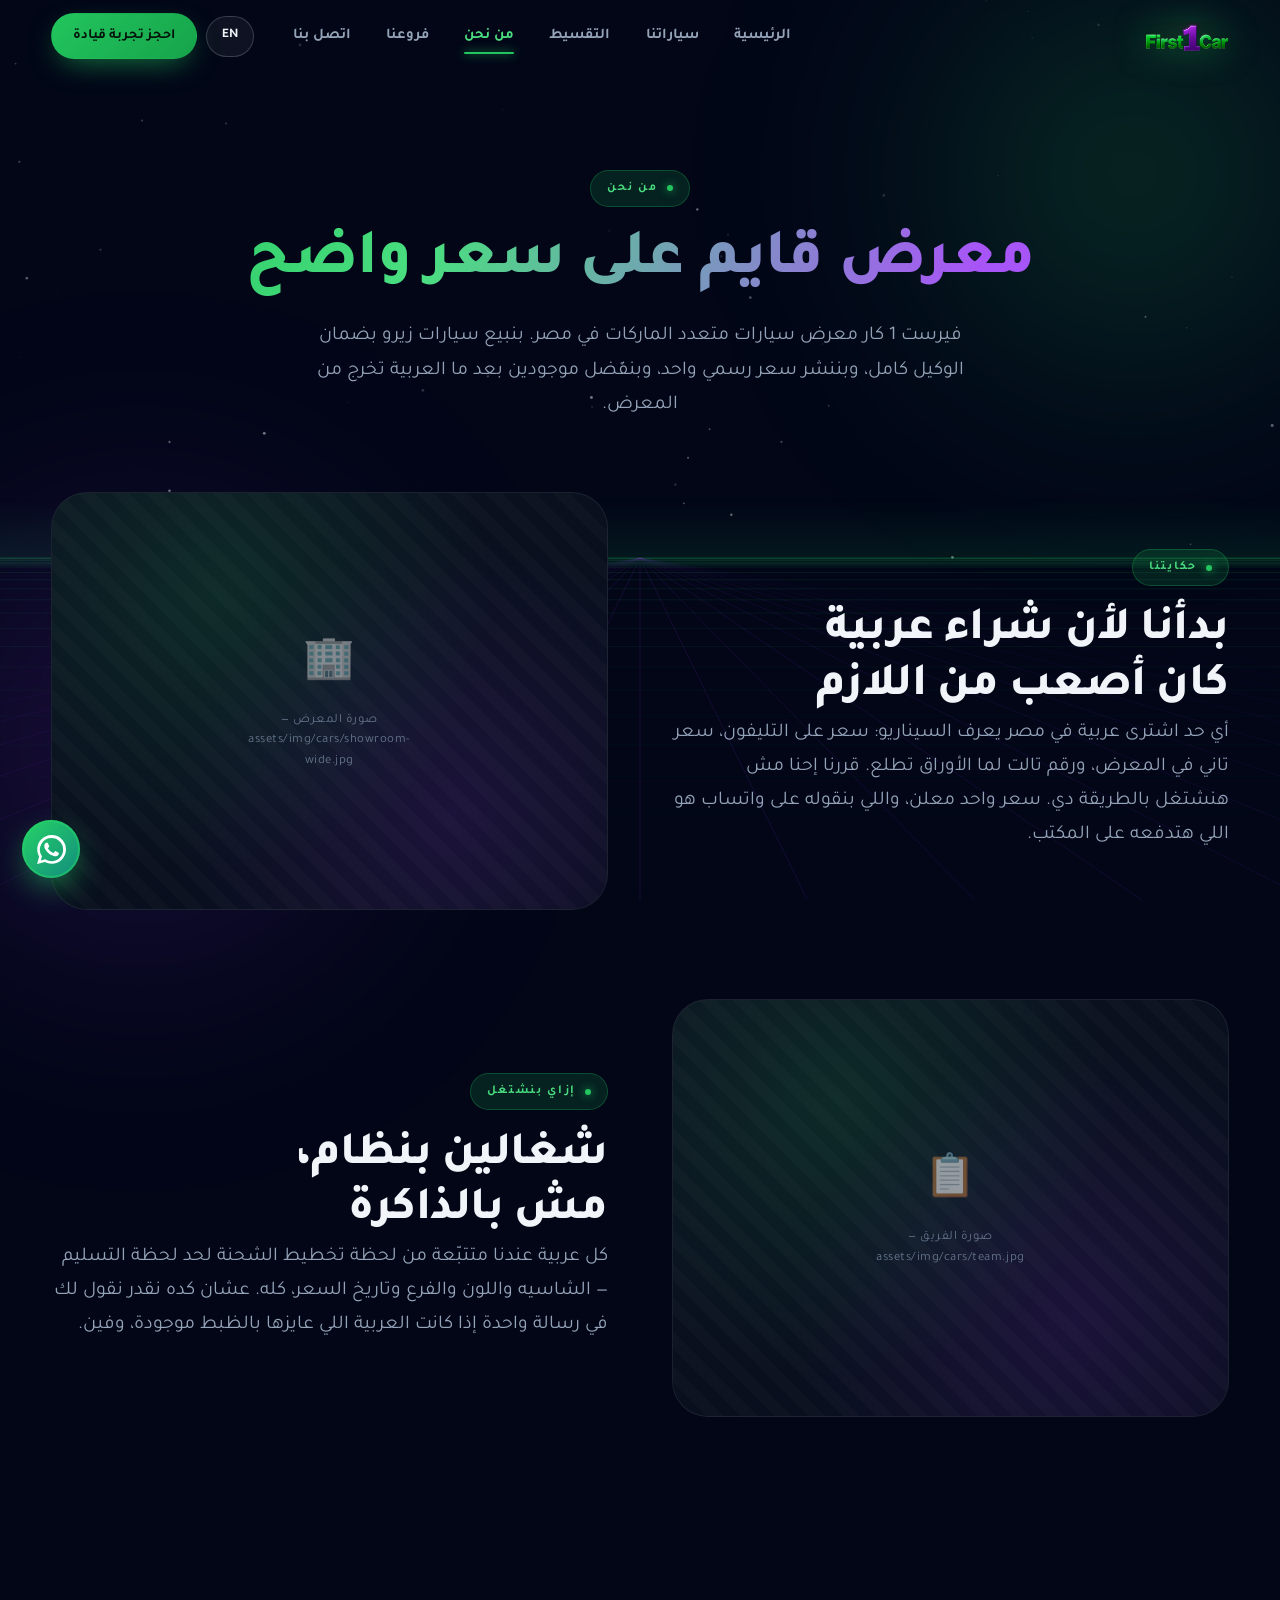
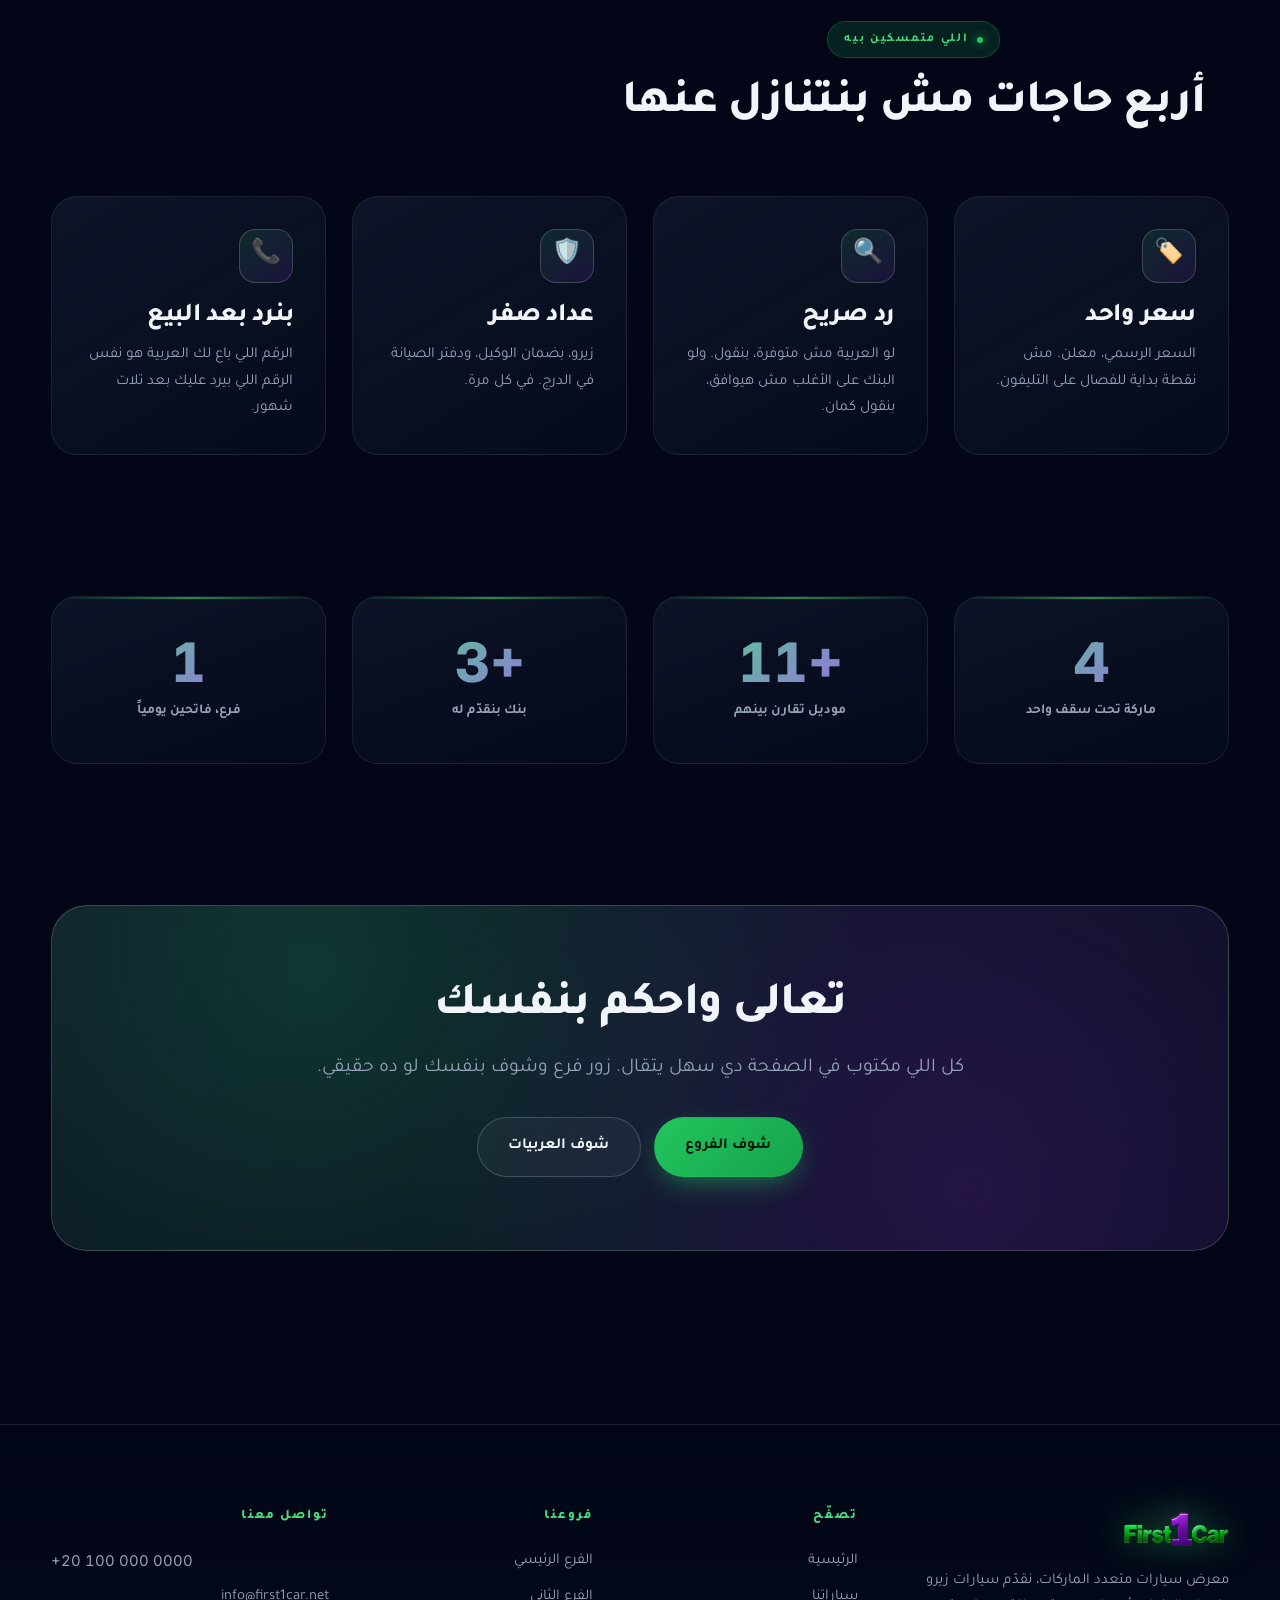
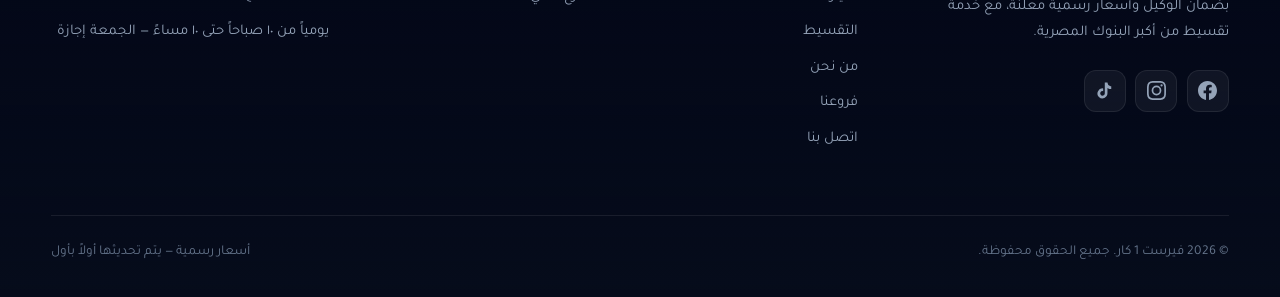
==== about.html @ 039c77cf "Add First 1 Car public website Arabic-first customer site for the showroom, with an English toggle a" ====
<!DOCTYPE html>
<html lang="ar" dir="rtl">
<head>
<meta charset="UTF-8">
<meta name="viewport" content="width=device-width,initial-scale=1,viewport-fit=cover">
<title>من نحن | فيرست 1 كار</title>
<meta name="description" content="فيرست 1 كار — معرض سيارات متعدد الماركات في مصر، بنبيع بسعر رسمي معلن وبنقف مع العميل بعد البيع.">
<meta name="theme-color" content="#020617">
<link rel="icon" href="assets/img/logo.png">
<link rel="preconnect" href="https://fonts.googleapis.com">
<link rel="preconnect" href="https://fonts.gstatic.com" crossorigin>
<link href="https://fonts.googleapis.com/css2?family=Inter:wght@400;500;600;700;800&family=Tajawal:wght@400;500;700;800&display=swap" rel="stylesheet">
<link rel="stylesheet" href="assets/css/base.css">
<link rel="stylesheet" href="assets/css/components.css">
<link rel="stylesheet" href="assets/css/pages.css">
</head>
<body>

<canvas id="bg-canvas"></canvas>
<div class="bg-orb g"></div>
<div class="bg-orb v"></div>

<div id="site-header"></div>

<main>
  <section class="page-hero">
    <div class="shell">
      <span class="eyebrow" data-en="About us">من نحن</span>
      <h1 class="grad" data-en="A showroom built on a plain price">معرض قايم على سعر واضح</h1>
      <p class="lead" data-en="First 1 Car is a multi-brand showroom in Egypt. We sell brand-new cars with full agency warranty, we publish one official price, and we stay reachable after the car leaves the floor.">
        فيرست 1 كار معرض سيارات متعدد الماركات في مصر. بنبيع سيارات زيرو بضمان الوكيل كامل،
        وبننشر سعر رسمي واحد، وبنفضل موجودين بعد ما العربية تخرج من المعرض.
      </p>
    </div>
  </section>

  <!-- ═══ STORY ═══ -->
  <section class="showcase" style="padding-top:0">
    <div class="shell">
      <div class="showcase-row reveal">
        <div class="showcase-copy">
          <span class="eyebrow" data-en="Our story">حكايتنا</span>
          <h2 data-en="We started because buying a car was harder than it needed to be">بدأنا لأن شراء عربية كان أصعب من اللازم</h2>
          <p class="lead" data-en="Anyone who has bought a car in Egypt knows the routine: a price on the phone, a different price in the showroom, and a third number when the papers come out. We decided we were not going to run that way. One published price, and whatever we say on WhatsApp is what you pay at the desk.">
            أي حد اشترى عربية في مصر يعرف السيناريو: سعر على التليفون، سعر تاني في المعرض،
            ورقم تالت لما الأوراق تطلع. قررنا إحنا مش هنشتغل بالطريقة دي.
            سعر واحد معلن، واللي بنقوله على واتساب هو اللي هتدفعه على المكتب.
          </p>
        </div>
        <div class="showcase-media">
          <div class="ph"><div class="ph-inner"><span>🏢</span>
            <small data-en="Showroom photo — assets/img/cars/showroom-wide.jpg">
              صورة المعرض — assets/img/cars/showroom-wide.jpg</small>
          </div></div>
        </div>
      </div>

      <div class="showcase-row reveal">
        <div class="showcase-copy">
          <span class="eyebrow" data-en="How we work">إزاي بنشتغل</span>
          <h2 data-en="We run on a system, not on memory">شغالين بنظام، مش بالذاكرة</h2>
          <p class="lead" data-en="Every car we own is tracked from the moment its shipment is planned to the moment it is handed over — chassis, colour, branch, price history, all of it. That is why we can tell you in one message whether the exact car you want is on the floor, and where.">
            كل عربية عندنا متتبّعة من لحظة تخطيط الشحنة لحد لحظة التسليم —
            الشاسيه واللون والفرع وتاريخ السعر، كله. عشان كده نقدر نقول لك في رسالة واحدة
            إذا كانت العربية اللي عايزها بالظبط موجودة، وفين.
          </p>
        </div>
        <div class="showcase-media">
          <div class="ph"><div class="ph-inner"><span>📋</span>
            <small data-en="Team photo — assets/img/cars/team.jpg">
              صورة الفريق — assets/img/cars/team.jpg</small>
          </div></div>
        </div>
      </div>
    </div>
  </section>

  <!-- ═══ VALUES ═══ -->
  <section class="section" style="padding-top:0">
    <div class="shell">
      <div class="section-head center reveal">
        <span class="eyebrow" data-en="What we hold to">اللي متمسكين بيه</span>
        <h2 data-en="Four things we do not bend on">أربع حاجات مش بنتنازل عنها</h2>
      </div>

      <div class="grid grid-4">
        <article class="card reveal">
          <div class="f-icon">🏷️</div>
          <h3 data-en="One price">سعر واحد</h3>
          <p data-en="The official price, published. Not a starting point for negotiation over the phone.">
            السعر الرسمي، معلن. مش نقطة بداية للفصال على التليفون.
          </p>
        </article>
        <article class="card reveal" data-delay="1">
          <div class="f-icon">🔍</div>
          <h3 data-en="Straight answers">رد صريح</h3>
          <p data-en="If a car is not available, we say so. If a bank is unlikely to approve you, we say that too.">
            لو العربية مش متوفرة، بنقول. ولو البنك على الأغلب مش هيوافق، بنقول كمان.
          </p>
        </article>
        <article class="card reveal" data-delay="2">
          <div class="f-icon">🛡️</div>
          <h3 data-en="Zero kilometres">عداد صفر</h3>
          <p data-en="Brand new, agency warranty, service book in the glovebox. Every single time.">
            زيرو، بضمان الوكيل، ودفتر الصيانة في الدرج. في كل مرة.
          </p>
        </article>
        <article class="card reveal" data-delay="3">
          <div class="f-icon">📞</div>
          <h3 data-en="We pick up after">بنرد بعد البيع</h3>
          <p data-en="The number that sold you the car is the same number that answers three months later.">
            الرقم اللي باع لك العربية هو نفس الرقم اللي بيرد عليك بعد تلات شهور.
          </p>
        </article>
      </div>
    </div>
  </section>

  <!-- ═══ STATS ═══ -->
  <section class="section" style="padding-top:0">
    <div class="shell">
      <div class="grid grid-4">
        <div class="stat reveal">
          <b class="num" data-count="8">0</b>
          <small data-en="Brands under one roof">ماركة تحت سقف واحد</small>
        </div>
        <div class="stat reveal" data-delay="1">
          <b class="num" data-count="20" data-suffix="+">0</b>
          <small data-en="Models to compare">موديل تقارن بينهم</small>
        </div>
        <div class="stat reveal" data-delay="2">
          <b class="num" data-count="6" data-suffix="+">0</b>
          <small data-en="Banks we file with">بنك بنقدّم له</small>
        </div>
        <div class="stat reveal" data-delay="3">
          <b class="num" data-count="2">0</b>
          <small data-en="Branches, open daily">فرع، فاتحين يومياً</small>
        </div>
      </div>
    </div>
  </section>

  <!-- ═══ CTA ═══ -->
  <section class="section" style="padding-top:0">
    <div class="shell">
      <div class="cta-band reveal">
        <h2 data-en="Come and judge for yourself">تعالى واحكم بنفسك</h2>
        <p class="lead" data-en="Everything on this page is easy to say. Visit a branch and see whether it holds up.">
          كل اللي مكتوب في الصفحة دي سهل يتقال. زور فرع وشوف بنفسك لو ده حقيقي.
        </p>
        <div class="hero-cta">
          <a class="btn btn-primary" href="branches.html" data-en="Find a branch">شوف الفروع</a>
          <a class="btn btn-ghost" href="cars.html" data-en="See the cars">شوف العربيات</a>
        </div>
      </div>
    </div>
  </section>
</main>

<div id="site-footer"></div>

<script src="assets/js/data.js"></script>
<script src="assets/js/site.js"></script>
<script src="assets/js/bg.js"></script>
</body>
</html>
---- assets/css/base.css ----
/* ============================================================================
   First 1 Car — Design system
   Brand: neon green (#22c55e) + violet (#9333ea) on near-black, taken from
   the logo and the internal system's existing look.
   ============================================================================ */

:root{
  /* brand */
  --green:#22c55e;   --green-2:#4ade80;  --green-dim:rgba(34,197,94,.14);
  --violet:#9333ea;  --violet-2:#a855f7; --violet-dim:rgba(147,51,234,.14);

  /* surfaces */
  --bg:#020617;      --bg-2:#070d1c;     --bg-3:#0b1220;
  --surface:rgba(15,23,42,.72);
  --surface-solid:#0d1526;
  --border:rgba(255,255,255,.08);
  --border-hi:rgba(255,255,255,.18);

  /* text */
  --text:#f1f5f9;    --muted:#94a3b8;    --faint:#64748b;

  /* type */
  --font-ar:'Tajawal',system-ui,sans-serif;
  --font-en:'Inter',system-ui,sans-serif;

  /* shape */
  --r-sm:12px; --r:18px; --r-lg:26px; --r-xl:36px;
  --shell:min(1240px,92vw);

  /* motion */
  --ease:cubic-bezier(.22,1,.36,1);
  --tr:.45s var(--ease);

  --nav-h:74px;
}

*,*::before,*::after{margin:0;padding:0;box-sizing:border-box}

html{
  scroll-behavior:smooth;
  -webkit-text-size-adjust:100%;
}

body{
  background:var(--bg);
  color:var(--text);
  font-family:var(--font-ar);
  font-size:16px;
  line-height:1.75;
  overflow-x:hidden;
  -webkit-font-smoothing:antialiased;
  text-rendering:optimizeLegibility;
}
html[lang="en"] body{font-family:var(--font-en);line-height:1.65}

/* the page sits above the fixed canvas backdrop */
main,footer,header{position:relative;z-index:2}

img{max-width:100%;display:block}
a{color:inherit;text-decoration:none}
button,input,textarea,select{font:inherit;color:inherit}
::selection{background:var(--violet);color:#fff}

/* ── Typography ───────────────────────────────────────────────────────── */
h1,h2,h3,h4{line-height:1.2;font-weight:800;letter-spacing:-.01em}
h1{font-size:clamp(2.2rem,5.6vw,4rem);text-wrap:balance}
h2{font-size:clamp(1.75rem,4vw,2.9rem);text-wrap:balance}
h3{font-size:clamp(1.2rem,2.4vw,1.6rem)}
p{color:var(--muted)}

.lead{font-size:clamp(1.02rem,2.1vw,1.22rem);color:var(--muted);max-width:62ch}

/* gradient headline text */
.grad{
  background:linear-gradient(110deg,var(--green) 0%,var(--green-2) 32%,var(--violet-2) 78%);
  -webkit-background-clip:text;background-clip:text;
  -webkit-text-fill-color:transparent;color:transparent;
}
.grad-v{
  background:linear-gradient(110deg,var(--violet-2),var(--green-2));
  -webkit-background-clip:text;background-clip:text;
  -webkit-text-fill-color:transparent;color:transparent;
}

/* ── Layout ───────────────────────────────────────────────────────────── */
.shell{width:var(--shell);margin-inline:auto}
.section{padding:clamp(72px,11vw,148px) 0;position:relative}
.section-head{margin-bottom:clamp(36px,5vw,64px);max-width:70ch}

.eyebrow{
  display:inline-flex;align-items:center;gap:.55rem;
  font-size:.76rem;font-weight:700;letter-spacing:.14em;text-transform:uppercase;
  color:var(--green-2);
  background:var(--green-dim);
  border:1px solid rgba(34,197,94,.28);
  padding:.42rem 1rem;border-radius:999px;margin-bottom:1.15rem;
}
.eyebrow::before{
  content:"";width:6px;height:6px;border-radius:50%;
  background:var(--green);box-shadow:0 0 10px var(--green);
  animation:pulse 2.4s ease-in-out infinite;
}
@keyframes pulse{0%,100%{opacity:1;transform:scale(1)}50%{opacity:.35;transform:scale(.7)}}

/* ── Buttons ──────────────────────────────────────────────────────────── */
.btn{
  display:inline-flex;align-items:center;justify-content:center;gap:.6rem;
  padding:.95rem 1.9rem;border-radius:999px;border:1px solid transparent;
  font-weight:700;font-size:.97rem;cursor:pointer;
  transition:transform var(--tr),box-shadow var(--tr),background var(--tr),border-color var(--tr);
  will-change:transform;
}
.btn:hover{transform:translateY(-3px)}
.btn:active{transform:translateY(-1px)}

.btn-primary{
  background:linear-gradient(135deg,var(--green),#16a34a);
  color:#04140a;
  box-shadow:0 10px 30px -10px rgba(34,197,94,.7);
}
.btn-primary:hover{box-shadow:0 18px 44px -12px rgba(34,197,94,.85)}

.btn-violet{
  background:linear-gradient(135deg,var(--violet-2),var(--violet));
  color:#fff;
  box-shadow:0 10px 30px -10px rgba(147,51,234,.7);
}
.btn-violet:hover{box-shadow:0 18px 44px -12px rgba(147,51,234,.85)}

.btn-ghost{
  background:rgba(255,255,255,.04);
  border-color:var(--border-hi);
  color:var(--text);
  backdrop-filter:blur(12px);
}
.btn-ghost:hover{background:rgba(255,255,255,.09);border-color:var(--green)}

/* ── Cards / glass ────────────────────────────────────────────────────── */
.glass{
  background:var(--surface);
  border:1px solid var(--border);
  border-radius:var(--r-lg);
  backdrop-filter:blur(22px);
  -webkit-backdrop-filter:blur(22px);
}

.card{
  position:relative;overflow:hidden;
  background:linear-gradient(150deg,rgba(15,23,42,.9),rgba(7,13,28,.75));
  border:1px solid var(--border);
  border-radius:var(--r-lg);
  padding:clamp(1.4rem,2.6vw,2rem);
  transition:transform var(--tr),border-color var(--tr),box-shadow var(--tr);
}
/* the sweep of light that follows the cursor */
.card::before{
  content:"";position:absolute;inset:0;pointer-events:none;opacity:0;
  transition:opacity var(--tr);
  background:radial-gradient(420px circle at var(--mx,50%) var(--my,50%),
             rgba(34,197,94,.13),transparent 62%);
}
.card:hover{
  transform:translateY(-7px);
  border-color:rgba(34,197,94,.4);
  box-shadow:0 26px 60px -28px rgba(34,197,94,.55);
}
.card:hover::before{opacity:1}

/* ── Scroll reveal ────────────────────────────────────────────────────── */
.reveal{
  opacity:0;transform:translateY(38px);
  transition:opacity .95s var(--ease),transform .95s var(--ease);
}
.reveal.in{opacity:1;transform:none}
.reveal[data-delay="1"]{transition-delay:.09s}
.reveal[data-delay="2"]{transition-delay:.18s}
.reveal[data-delay="3"]{transition-delay:.27s}
.reveal[data-delay="4"]{transition-delay:.36s}
.reveal[data-delay="5"]{transition-delay:.45s}

@media (prefers-reduced-motion:reduce){
  html{scroll-behavior:auto}
  .reveal{opacity:1;transform:none;transition:none}
  *,*::before,*::after{animation-duration:.01ms !important;animation-iteration-count:1 !important;
                       transition-duration:.01ms !important}
}

/* ── Utility ──────────────────────────────────────────────────────────── */
.center{text-align:center}
.center .lead{margin-inline:auto}
.sr-only{position:absolute;width:1px;height:1px;padding:0;overflow:hidden;
  clip:rect(0,0,0,0);white-space:nowrap;border:0}

/* numbers stay latin & LTR even inside Arabic text */
.num{font-family:var(--font-en);font-variant-numeric:tabular-nums;direction:ltr;unicode-bidi:isolate}

/* mirror-safe icons in RTL */
html[dir="rtl"] .flip{transform:scaleX(-1)}
---- assets/css/components.css ----
/* ============================================================================
   First 1 Car — Navigation, footer, and shared page furniture
   ============================================================================ */

/* ── Fixed canvas backdrop (starfield + horizon grid) ─────────────────── */
#bg-canvas{
  position:fixed;inset:0;width:100%;height:100%;
  z-index:0;pointer-events:none;
}
.bg-orb{
  position:fixed;border-radius:50%;filter:blur(110px);
  z-index:0;pointer-events:none;will-change:transform;
}
.bg-orb.g{width:min(600px,70vw);height:min(600px,70vw);top:-14%;inset-inline-start:-12%;
  background:radial-gradient(circle,rgba(34,197,94,.26),transparent 68%)}
.bg-orb.v{width:min(640px,74vw);height:min(640px,74vw);bottom:-18%;inset-inline-end:-14%;
  background:radial-gradient(circle,rgba(147,51,234,.24),transparent 68%)}

/* ── Header ───────────────────────────────────────────────────────────── */
.nav{
  position:fixed;inset-inline:0;top:0;z-index:100;height:var(--nav-h);
  display:flex;align-items:center;
  transition:background var(--tr),border-color var(--tr),backdrop-filter var(--tr);
  border-bottom:1px solid transparent;
}
.nav.scrolled{
  background:rgba(2,6,23,.82);
  backdrop-filter:blur(20px);-webkit-backdrop-filter:blur(20px);
  border-bottom-color:var(--border);
}
.nav-inner{width:var(--shell);margin-inline:auto;display:flex;align-items:center;gap:1.5rem}

.brand{display:flex;align-items:center;gap:.7rem;font-weight:800;font-size:1.06rem;flex-shrink:0}
.brand img{height:30px;width:auto;filter:drop-shadow(0 0 16px rgba(34,197,94,.5))}
.footer .brand img{height:38px}

.nav-links{display:flex;align-items:center;gap:.3rem;margin-inline-start:auto}
.nav-links a{
  position:relative;padding:.55rem .95rem;border-radius:10px;
  font-size:.93rem;font-weight:600;color:var(--muted);
  transition:color var(--tr),background var(--tr);
}
.nav-links a:hover{color:var(--text);background:rgba(255,255,255,.05)}
.nav-links a.active{color:var(--green-2)}
.nav-links a.active::after{
  content:"";position:absolute;bottom:.24rem;inset-inline:.95rem;height:2px;border-radius:2px;
  background:var(--green);box-shadow:0 0 10px var(--green);
}

.nav-actions{display:flex;align-items:center;gap:.6rem;flex-shrink:0}

.lang-btn{
  padding:.5rem .9rem;border-radius:999px;cursor:pointer;
  background:rgba(255,255,255,.05);border:1px solid var(--border-hi);
  font-size:.82rem;font-weight:700;letter-spacing:.02em;
  transition:background var(--tr),border-color var(--tr),color var(--tr);
}
.lang-btn:hover{background:var(--violet-dim);border-color:var(--violet-2);color:var(--violet-2)}

.nav-cta{padding:.62rem 1.3rem;font-size:.88rem}

/* burger */
.burger{
  display:none;width:44px;height:44px;border-radius:12px;cursor:pointer;
  background:rgba(255,255,255,.05);border:1px solid var(--border-hi);
  position:relative;flex-shrink:0;
}
.burger span{
  position:absolute;inset-inline-start:12px;width:20px;height:2px;border-radius:2px;
  background:var(--text);transition:transform var(--tr),opacity var(--tr),top var(--tr);
}
.burger span:nth-child(1){top:15px}
.burger span:nth-child(2){top:21px}
.burger span:nth-child(3){top:27px}
.burger.open span:nth-child(1){top:21px;transform:rotate(45deg)}
.burger.open span:nth-child(2){opacity:0}
.burger.open span:nth-child(3){top:21px;transform:rotate(-45deg)}

/* mobile drawer */
.drawer{
  position:fixed;inset:var(--nav-h) 0 auto 0;z-index:99;
  background:rgba(2,6,23,.97);backdrop-filter:blur(24px);
  border-bottom:1px solid var(--border);
  padding:1.1rem var(--shell-pad,5vw) 1.8rem;
  display:flex;flex-direction:column;gap:.25rem;
  transform:translateY(-14px);opacity:0;visibility:hidden;
  transition:transform var(--tr),opacity var(--tr),visibility var(--tr);
}
.drawer.open{transform:none;opacity:1;visibility:visible}
.drawer a{
  padding:.95rem .6rem;border-radius:12px;font-weight:700;font-size:1.03rem;
  border-bottom:1px solid rgba(255,255,255,.05);
}
.drawer a.active{color:var(--green-2)}
.drawer .btn{margin-top:1rem}

@media (max-width:940px){
  .nav-links{display:none}
  .nav-cta{display:none}
  .burger{display:block;margin-inline-start:auto}
  .nav-actions{gap:.5rem}
}

/* ── Footer ───────────────────────────────────────────────────────────── */
.footer{
  border-top:1px solid var(--border);
  background:linear-gradient(180deg,transparent,rgba(7,13,28,.85));
  padding:clamp(48px,7vw,84px) 0 2rem;margin-top:2rem;
}
.footer-grid{
  display:grid;gap:clamp(2rem,4vw,3.4rem);
  grid-template-columns:1.5fr 1fr 1fr 1.3fr;
}
@media (max-width:860px){.footer-grid{grid-template-columns:1fr 1fr}}
@media (max-width:520px){.footer-grid{grid-template-columns:1fr}}

.footer h4{font-size:.82rem;letter-spacing:.14em;text-transform:uppercase;
  color:var(--green-2);margin-bottom:1.15rem;font-weight:800}
.footer-col a,.footer-col p{display:block;color:var(--muted);font-size:.93rem;
  padding:.3rem 0;transition:color var(--tr)}
.footer-col a:hover{color:var(--green-2)}
.footer .brand{margin-bottom:1rem}
.footer .lead{font-size:.93rem}

.socials{display:flex;gap:.6rem;margin-top:1.2rem}
.socials a{
  width:42px;height:42px;border-radius:12px;display:grid;place-items:center;
  background:rgba(255,255,255,.05);border:1px solid var(--border);
  transition:transform var(--tr),background var(--tr),border-color var(--tr);
}
.socials a:hover{transform:translateY(-4px);background:var(--green-dim);border-color:var(--green)}
.socials svg{width:19px;height:19px;fill:currentColor}

.footer-bottom{
  margin-top:clamp(2.4rem,5vw,3.6rem);padding-top:1.6rem;
  border-top:1px solid var(--border);
  display:flex;justify-content:space-between;align-items:center;gap:1rem;flex-wrap:wrap;
  font-size:.85rem;color:var(--faint);
}

/* ── Floating WhatsApp ────────────────────────────────────────────────── */
.wa-float{
  position:fixed;inset-block-end:22px;inset-inline-end:22px;z-index:90;
  width:58px;height:58px;border-radius:50%;display:grid;place-items:center;
  background:linear-gradient(135deg,#25d366,#128c7e);
  box-shadow:0 12px 34px -8px rgba(37,211,102,.75);
  transition:transform var(--tr);
}
.wa-float:hover{transform:scale(1.09) translateY(-3px)}
.wa-float svg{width:29px;height:29px;fill:#fff}
.wa-float::after{
  content:"";position:absolute;inset:0;border-radius:50%;
  border:2px solid rgba(37,211,102,.55);
  animation:ring 2.6s ease-out infinite;
}
@keyframes ring{0%{transform:scale(1);opacity:.9}100%{transform:scale(1.75);opacity:0}}

/* ── Page hero (inner pages) ──────────────────────────────────────────── */
.page-hero{
  padding:calc(var(--nav-h) + clamp(56px,8vw,96px)) 0 clamp(40px,6vw,70px);
  position:relative;text-align:center;
}
.page-hero h1{margin-bottom:1.1rem}
.page-hero .lead{margin-inline:auto}

/* ── Section divider (glowing hairline) ───────────────────────────────── */
.hr-glow{
  height:1px;border:0;
  background:linear-gradient(90deg,transparent,rgba(34,197,94,.55),rgba(147,51,234,.55),transparent);
}
---- assets/css/pages.css ----
/* ============================================================================
   First 1 Car — Page sections
   ============================================================================ */

/* ══ HERO ═══════════════════════════════════════════════════════════════ */
.hero{
  min-height:100svh;display:flex;align-items:center;
  padding:calc(var(--nav-h) + 3rem) 0 4rem;
  position:relative;overflow:hidden;perspective:1400px;
}
.hero-inner{
  width:var(--shell);margin-inline:auto;
  display:grid;grid-template-columns:1.06fr .94fr;gap:clamp(2rem,5vw,4.5rem);
  align-items:center;
}
@media (max-width:1000px){
  .hero-inner{grid-template-columns:1fr;text-align:center}
  .hero-copy .lead{margin-inline:auto}
  .hero-cta{justify-content:center}
  .hero-trust{justify-content:center}
}

.hero h1{margin-bottom:1.35rem;max-width:14ch}
@media (max-width:1000px){.hero h1{max-width:none;margin-inline:auto}}
.hero h1 .line{display:block;overflow:hidden}
.hero h1 .line > span{
  display:block;
  animation:riseIn 1.15s var(--ease) both;
}
.hero h1 .line:nth-child(1) > span{animation-delay:.1s}
.hero h1 .line:nth-child(2) > span{animation-delay:.25s}
@keyframes riseIn{from{transform:translateY(105%)}to{transform:none}}

.hero-copy .lead{margin-bottom:2.1rem;animation:fadeUp 1s var(--ease) .5s both}
@keyframes fadeUp{from{opacity:0;transform:translateY(24px)}to{opacity:1;transform:none}}

.hero-cta{display:flex;gap:.85rem;flex-wrap:wrap;animation:fadeUp 1s var(--ease) .68s both}

.hero-trust{
  display:flex;gap:clamp(1.2rem,3vw,2.6rem);margin-top:2.8rem;flex-wrap:wrap;
  animation:fadeUp 1s var(--ease) .86s both;
}
.hero-trust div{display:flex;flex-direction:column;gap:.1rem}
.hero-trust b{font-size:clamp(1.5rem,3vw,2.1rem);font-weight:800;line-height:1}
.hero-trust small{font-size:.8rem;color:var(--faint);font-weight:600}

/* ── the 3D car stage ── */
.hero-stage{
  position:relative;transform-style:preserve-3d;
  animation:fadeUp 1.2s var(--ease) .4s both;
}
.car-art{
  width:100%;height:auto;
  filter:drop-shadow(0 40px 60px rgba(0,0,0,.7))
         drop-shadow(0 0 60px rgba(34,197,94,.28));
  animation:hover 6s ease-in-out infinite;
  will-change:transform;
}
@keyframes hover{0%,100%{transform:translateY(0)}50%{transform:translateY(-16px)}}

/* the glowing pad the car sits on */
.car-pad{
  position:absolute;inset-inline:8%;bottom:6%;height:60px;border-radius:50%;
  background:radial-gradient(ellipse,rgba(34,197,94,.35),transparent 68%);
  filter:blur(22px);
  animation:padPulse 6s ease-in-out infinite;
}
@keyframes padPulse{0%,100%{opacity:.75;transform:scaleX(1)}50%{opacity:1;transform:scaleX(.9)}}

/* speed streaks behind the car */
.streaks{position:absolute;inset:0;pointer-events:none;overflow:hidden;border-radius:var(--r-xl)}
.streak{
  position:absolute;height:2px;border-radius:2px;
  background:linear-gradient(90deg,transparent,var(--green),transparent);
  opacity:0;animation:dash 3.4s linear infinite;
}
@keyframes dash{
  0%{opacity:0;transform:translateX(-60%) scaleX(.4)}
  18%{opacity:.85}
  100%{opacity:0;transform:translateX(160%) scaleX(1.5)}
}

/* scroll hint */
.scroll-hint{
  position:absolute;inset-inline:0;bottom:1.6rem;margin-inline:auto;width:max-content;
  display:flex;flex-direction:column;align-items:center;gap:.5rem;
  font-size:.74rem;letter-spacing:.16em;text-transform:uppercase;color:var(--faint);
  animation:fadeUp 1s var(--ease) 1.2s both;
}
.scroll-hint i{
  width:22px;height:36px;border:2px solid var(--border-hi);border-radius:12px;
  position:relative;display:block;
}
.scroll-hint i::after{
  content:"";position:absolute;top:7px;inset-inline:0;margin-inline:auto;
  width:3px;height:7px;border-radius:2px;background:var(--green);
  animation:wheel 1.9s ease-in-out infinite;
}
@keyframes wheel{0%{opacity:0;transform:translateY(0)}35%{opacity:1}100%{opacity:0;transform:translateY(13px)}}

/* ══ BRAND MARQUEE ══════════════════════════════════════════════════════ */
.marquee-wrap{
  padding:clamp(28px,4vw,44px) 0;
  border-block:1px solid var(--border);
  background:rgba(7,13,28,.55);
  overflow:hidden;position:relative;
}
.marquee-wrap::before,.marquee-wrap::after{
  content:"";position:absolute;top:0;bottom:0;width:14%;z-index:2;pointer-events:none;
}
.marquee-wrap::before{inset-inline-start:0;background:linear-gradient(90deg,var(--bg),transparent)}
.marquee-wrap::after{inset-inline-end:0;background:linear-gradient(270deg,var(--bg),transparent)}
html[dir="rtl"] .marquee-wrap::before{background:linear-gradient(270deg,var(--bg),transparent)}
html[dir="rtl"] .marquee-wrap::after{background:linear-gradient(90deg,var(--bg),transparent)}

.marquee{display:flex;width:max-content;animation:slide 34s linear infinite}
.marquee-wrap:hover .marquee{animation-play-state:paused}
@keyframes slide{from{transform:translateX(0)}to{transform:translateX(-50%)}}
html[dir="rtl"] .marquee{animation-name:slideR}
@keyframes slideR{from{transform:translateX(0)}to{transform:translateX(50%)}}

.marquee-item{
  display:flex;align-items:center;justify-content:center;gap:.7rem;
  padding:0 clamp(1.6rem,3.4vw,3rem);flex-shrink:0;
  font-size:clamp(1.15rem,2.4vw,1.7rem);font-weight:800;
  color:var(--faint);white-space:nowrap;
  transition:color var(--tr),transform var(--tr);
}
.marquee-item:hover{color:var(--text);transform:scale(1.08)}
.marquee-item .dot{width:8px;height:8px;border-radius:50%;flex-shrink:0;opacity:.85}

/* ══ FEATURE CARDS ══════════════════════════════════════════════════════ */
.grid{display:grid;gap:clamp(1rem,2vw,1.6rem)}
.grid-2{grid-template-columns:repeat(2,1fr)}
.grid-3{grid-template-columns:repeat(3,1fr)}
.grid-4{grid-template-columns:repeat(4,1fr)}
@media (max-width:980px){.grid-3,.grid-4{grid-template-columns:repeat(2,1fr)}}
@media (max-width:620px){.grid-2,.grid-3,.grid-4{grid-template-columns:1fr}}

.f-icon{
  width:54px;height:54px;border-radius:16px;display:grid;place-items:center;
  font-size:1.5rem;margin-bottom:1.15rem;
  background:linear-gradient(140deg,var(--green-dim),var(--violet-dim));
  border:1px solid var(--border-hi);
}
.card h3{margin-bottom:.6rem}
.card p{font-size:.95rem}

/* ══ SCROLL SHOWCASE (interior / detail reveals) ════════════════════════ */
.showcase{position:relative;padding:clamp(60px,9vw,120px) 0}
.showcase-row{
  display:grid;grid-template-columns:1fr 1fr;align-items:center;
  gap:clamp(2rem,5vw,4.5rem);margin-bottom:clamp(3.5rem,7vw,7rem);
}
.showcase-row:nth-child(even) .showcase-media{order:-1}
@media (max-width:900px){
  .showcase-row{grid-template-columns:1fr}
  .showcase-row:nth-child(even) .showcase-media{order:0}
}

.showcase-media{
  position:relative;border-radius:var(--r-xl);overflow:hidden;
  border:1px solid var(--border);
  aspect-ratio:4/3;
  background:linear-gradient(150deg,var(--bg-3),var(--bg-2));
  transform:perspective(1200px) rotateY(var(--ry,0deg)) rotateX(var(--rx,0deg));
  transition:transform .55s var(--ease),border-color var(--tr);
  will-change:transform;
}
.showcase-media:hover{border-color:rgba(34,197,94,.42)}
.showcase-media img{width:100%;height:100%;object-fit:cover}

/* placeholder shown until a real photo is dropped in */
.ph{
  position:absolute;inset:0;display:grid;place-items:center;gap:.7rem;
  text-align:center;padding:2rem;
  background:
    radial-gradient(circle at 30% 25%,rgba(34,197,94,.14),transparent 55%),
    radial-gradient(circle at 72% 78%,rgba(147,51,234,.14),transparent 55%),
    repeating-linear-gradient(45deg,rgba(255,255,255,.02) 0 12px,transparent 12px 24px);
}
.ph-inner{display:flex;flex-direction:column;align-items:center;gap:.55rem}
.ph span{font-size:2.6rem;opacity:.55}
.ph small{font-size:.8rem;color:var(--faint);letter-spacing:.04em;max-width:26ch;line-height:1.6}

/* ══ STATS ══════════════════════════════════════════════════════════════ */
.stat{
  text-align:center;padding:clamp(1.5rem,3vw,2.4rem) 1rem;
  border-radius:var(--r-lg);border:1px solid var(--border);
  background:linear-gradient(160deg,rgba(15,23,42,.8),rgba(7,13,28,.6));
  position:relative;overflow:hidden;
}
.stat::after{
  content:"";position:absolute;inset-inline:0;top:0;height:2px;
  background:linear-gradient(90deg,transparent,var(--green),transparent);
  opacity:.7;
}
.stat b{
  display:block;font-size:clamp(2.1rem,5vw,3.4rem);font-weight:800;line-height:1;
  margin-bottom:.45rem;
  background:linear-gradient(135deg,var(--green-2),var(--violet-2));
  -webkit-background-clip:text;background-clip:text;-webkit-text-fill-color:transparent;
}
.stat small{font-size:.86rem;color:var(--muted);font-weight:600}

/* ══ CARS PAGE ══════════════════════════════════════════════════════════ */
.brand-tabs{
  display:flex;gap:.55rem;flex-wrap:wrap;justify-content:center;
  margin-bottom:clamp(2.2rem,4vw,3.4rem);
}
.brand-tab{
  padding:.68rem 1.4rem;border-radius:999px;cursor:pointer;
  background:rgba(255,255,255,.04);border:1px solid var(--border);
  font-weight:700;font-size:.93rem;color:var(--muted);
  transition:all var(--tr);display:inline-flex;align-items:center;gap:.5rem;
}
.brand-tab .dot{width:8px;height:8px;border-radius:50%}
.brand-tab:hover{color:var(--text);border-color:var(--border-hi)}
.brand-tab.active{
  background:linear-gradient(135deg,var(--green),#16a34a);color:#04140a;border-color:transparent;
  box-shadow:0 10px 26px -10px rgba(34,197,94,.7);
}
.brand-tab.active .dot{background:#04140a !important}

.model-card{
  display:flex;flex-direction:column;overflow:hidden;padding:0;
}
.model-media{
  aspect-ratio:16/10;position:relative;overflow:hidden;
  background:linear-gradient(150deg,var(--bg-3),var(--bg-2));
  border-bottom:1px solid var(--border);
}
.model-media img{width:100%;height:100%;object-fit:cover;transition:transform .7s var(--ease)}
.model-card:hover .model-media img{transform:scale(1.07)}

.model-badge{
  position:absolute;top:.85rem;inset-inline-start:.85rem;z-index:2;
  padding:.32rem .8rem;border-radius:999px;font-size:.72rem;font-weight:800;
  background:rgba(2,6,23,.78);border:1px solid var(--border-hi);backdrop-filter:blur(10px);
}
.model-body{padding:1.35rem 1.4rem 1.5rem;display:flex;flex-direction:column;gap:.5rem;flex:1}
.model-body h3{font-size:1.22rem;margin:0}
.model-brand{font-size:.83rem;color:var(--faint);font-weight:600}

.price-row{
  margin-top:auto;padding-top:1.1rem;border-top:1px solid var(--border);
  display:flex;align-items:flex-end;justify-content:space-between;gap:.8rem;flex-wrap:wrap;
}
.price-label{font-size:.74rem;color:var(--faint);font-weight:700;letter-spacing:.06em;
  text-transform:uppercase;display:block;margin-bottom:.15rem}
.price-val{font-size:1.32rem;font-weight:800;color:var(--green-2)}
.price-val.ask{font-size:1rem;color:var(--violet-2)}
.model-cta{
  padding:.55rem 1.1rem;border-radius:999px;font-size:.83rem;font-weight:700;
  background:rgba(255,255,255,.05);border:1px solid var(--border-hi);
  transition:all var(--tr);white-space:nowrap;
}
.model-cta:hover{background:var(--green);color:#04140a;border-color:transparent}

.price-note{
  margin-top:clamp(2rem,4vw,3rem);padding:1.15rem 1.4rem;border-radius:var(--r);
  background:var(--violet-dim);border:1px solid rgba(147,51,234,.3);
  font-size:.89rem;color:#c4b5fd;line-height:1.8;
}

/* ══ BRANCHES ═══════════════════════════════════════════════════════════ */
.branch-card{padding:0;overflow:hidden;display:flex;flex-direction:column}
.branch-map{
  aspect-ratio:16/9;background:linear-gradient(150deg,var(--bg-3),var(--bg-2));
  position:relative;display:grid;place-items:center;border-bottom:1px solid var(--border);
  overflow:hidden;
}
/* faint street-grid pattern behind the pin */
.branch-map::before{
  content:"";position:absolute;inset:0;opacity:.5;
  background-image:
    linear-gradient(rgba(148,163,184,.09) 1px,transparent 1px),
    linear-gradient(90deg,rgba(148,163,184,.09) 1px,transparent 1px);
  background-size:34px 34px;
  mask-image:radial-gradient(circle at 50% 50%,#000,transparent 78%);
  -webkit-mask-image:radial-gradient(circle at 50% 50%,#000,transparent 78%);
}
.pin{
  position:relative;z-index:2;font-size:2.5rem;
  filter:drop-shadow(0 8px 18px rgba(34,197,94,.6));
  animation:hover 3.6s ease-in-out infinite;
}
.branch-body{padding:1.5rem;display:flex;flex-direction:column;gap:.85rem;flex:1}
.branch-body h3{margin:0}
.branch-row{display:flex;align-items:flex-start;gap:.7rem;font-size:.93rem;color:var(--muted)}
.branch-row span:first-child{opacity:.7;flex-shrink:0}
.branch-actions{display:flex;gap:.6rem;margin-top:auto;padding-top:1rem;flex-wrap:wrap}
.branch-actions .btn{padding:.62rem 1.15rem;font-size:.85rem;flex:1;min-width:130px}

/* ══ STEPS (finance) ════════════════════════════════════════════════════ */
.steps{counter-reset:s;display:grid;gap:1.1rem}
.step{
  position:relative;padding:1.5rem 1.6rem 1.5rem 4.6rem;
  border-radius:var(--r-lg);border:1px solid var(--border);
  background:linear-gradient(150deg,rgba(15,23,42,.82),rgba(7,13,28,.6));
  transition:border-color var(--tr),transform var(--tr);
}
html[dir="rtl"] .step{padding:1.5rem 4.6rem 1.5rem 1.6rem}
.step:hover{border-color:rgba(34,197,94,.4);transform:translateX(4px)}
html[dir="rtl"] .step:hover{transform:translateX(-4px)}
.step::before{
  counter-increment:s;content:counter(s);
  position:absolute;top:1.5rem;inset-inline-start:1.5rem;
  width:38px;height:38px;border-radius:12px;display:grid;place-items:center;
  font-family:var(--font-en);font-weight:800;font-size:1.02rem;
  background:linear-gradient(135deg,var(--green),#16a34a);color:#04140a;
}
.step h3{font-size:1.1rem;margin-bottom:.4rem}
.step p{font-size:.93rem;margin:0}

.bank-grid{display:grid;grid-template-columns:repeat(auto-fill,minmax(190px,1fr));gap:.8rem}
.bank{
  padding:1.1rem 1.2rem;border-radius:var(--r);text-align:center;
  border:1px solid var(--border);background:rgba(15,23,42,.6);
  font-weight:700;font-size:.92rem;color:var(--muted);
  transition:all var(--tr);
}
.bank:hover{color:var(--text);border-color:rgba(34,197,94,.4);transform:translateY(-4px)}

/* ══ CONTACT ════════════════════════════════════════════════════════════ */
.contact-grid{display:grid;grid-template-columns:1fr 1fr;gap:clamp(1.6rem,4vw,3.2rem);align-items:start}
@media (max-width:880px){.contact-grid{grid-template-columns:1fr}}

.field{margin-bottom:1.1rem}
.field label{display:block;font-size:.85rem;font-weight:700;margin-bottom:.5rem;color:var(--muted)}
.field input,.field textarea,.field select{
  width:100%;padding:.92rem 1.1rem;border-radius:var(--r-sm);
  background:var(--surface-solid);border:1px solid var(--border);
  outline:none;transition:border-color var(--tr),box-shadow var(--tr);
  font-size:.97rem;
}
.field textarea{min-height:132px;resize:vertical}
.field input:focus,.field textarea:focus,.field select:focus{
  border-color:var(--green);box-shadow:0 0 0 3px var(--green-dim);
}
.field select{appearance:none;cursor:pointer}

.contact-item{
  display:flex;gap:1rem;align-items:flex-start;padding:1.2rem 0;
  border-bottom:1px solid var(--border);
}
.contact-item:last-child{border-bottom:0}
.contact-item .f-icon{width:46px;height:46px;font-size:1.2rem;margin:0;flex-shrink:0;border-radius:13px}
.contact-item b{display:block;font-size:.97rem;margin-bottom:.15rem}
.contact-item a,.contact-item span{color:var(--muted);font-size:.92rem}
.contact-item a:hover{color:var(--green-2)}

/* ══ CTA BANNER ═════════════════════════════════════════════════════════ */
.cta-band{
  position:relative;overflow:hidden;text-align:center;
  border-radius:var(--r-xl);border:1px solid var(--border-hi);
  padding:clamp(2.6rem,6vw,4.6rem) clamp(1.4rem,4vw,3rem);
  background:
    radial-gradient(circle at 22% 18%,rgba(34,197,94,.2),transparent 58%),
    radial-gradient(circle at 78% 82%,rgba(147,51,234,.2),transparent 58%),
    linear-gradient(150deg,rgba(15,23,42,.9),rgba(7,13,28,.85));
}
.cta-band h2{margin-bottom:1rem}
.cta-band .lead{margin:0 auto 2rem}
.cta-band .hero-cta{justify-content:center}

/* ══ ABOUT / values ═════════════════════════════════════════════════════ */
.timeline{position:relative;padding-inline-start:2.2rem}
.timeline::before{
  content:"";position:absolute;inset-block:.6rem;inset-inline-start:6px;width:2px;
  background:linear-gradient(180deg,var(--green),var(--violet),transparent);
}
.tl-item{position:relative;padding-bottom:2.2rem}
.tl-item::before{
  content:"";position:absolute;inset-inline-start:-2.2rem;top:.55rem;
  width:14px;height:14px;border-radius:50%;
  background:var(--green);box-shadow:0 0 0 4px rgba(34,197,94,.18);
}
.tl-item b{display:block;font-family:var(--font-en);font-size:.86rem;color:var(--green-2);
  font-weight:800;letter-spacing:.05em;margin-bottom:.3rem}
.tl-item h3{font-size:1.1rem;margin-bottom:.35rem}
.tl-item p{font-size:.93rem;margin:0}
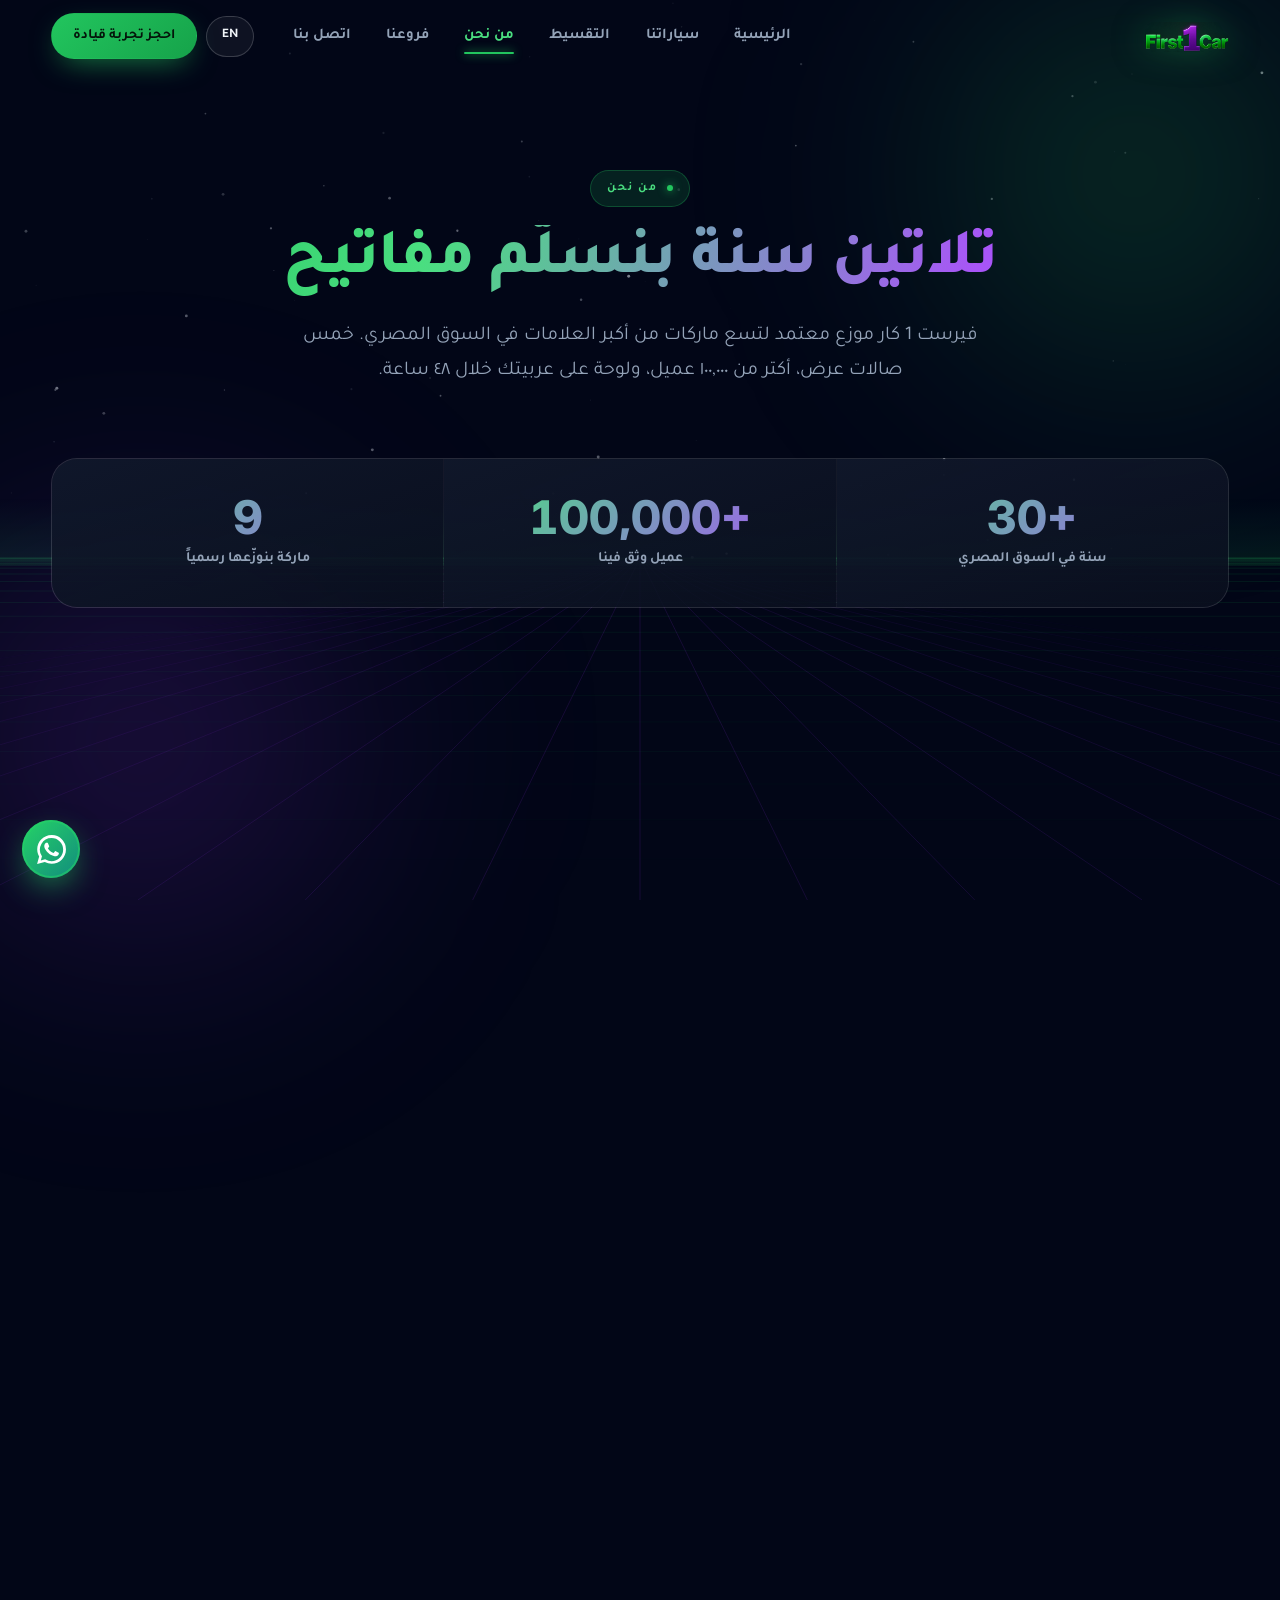
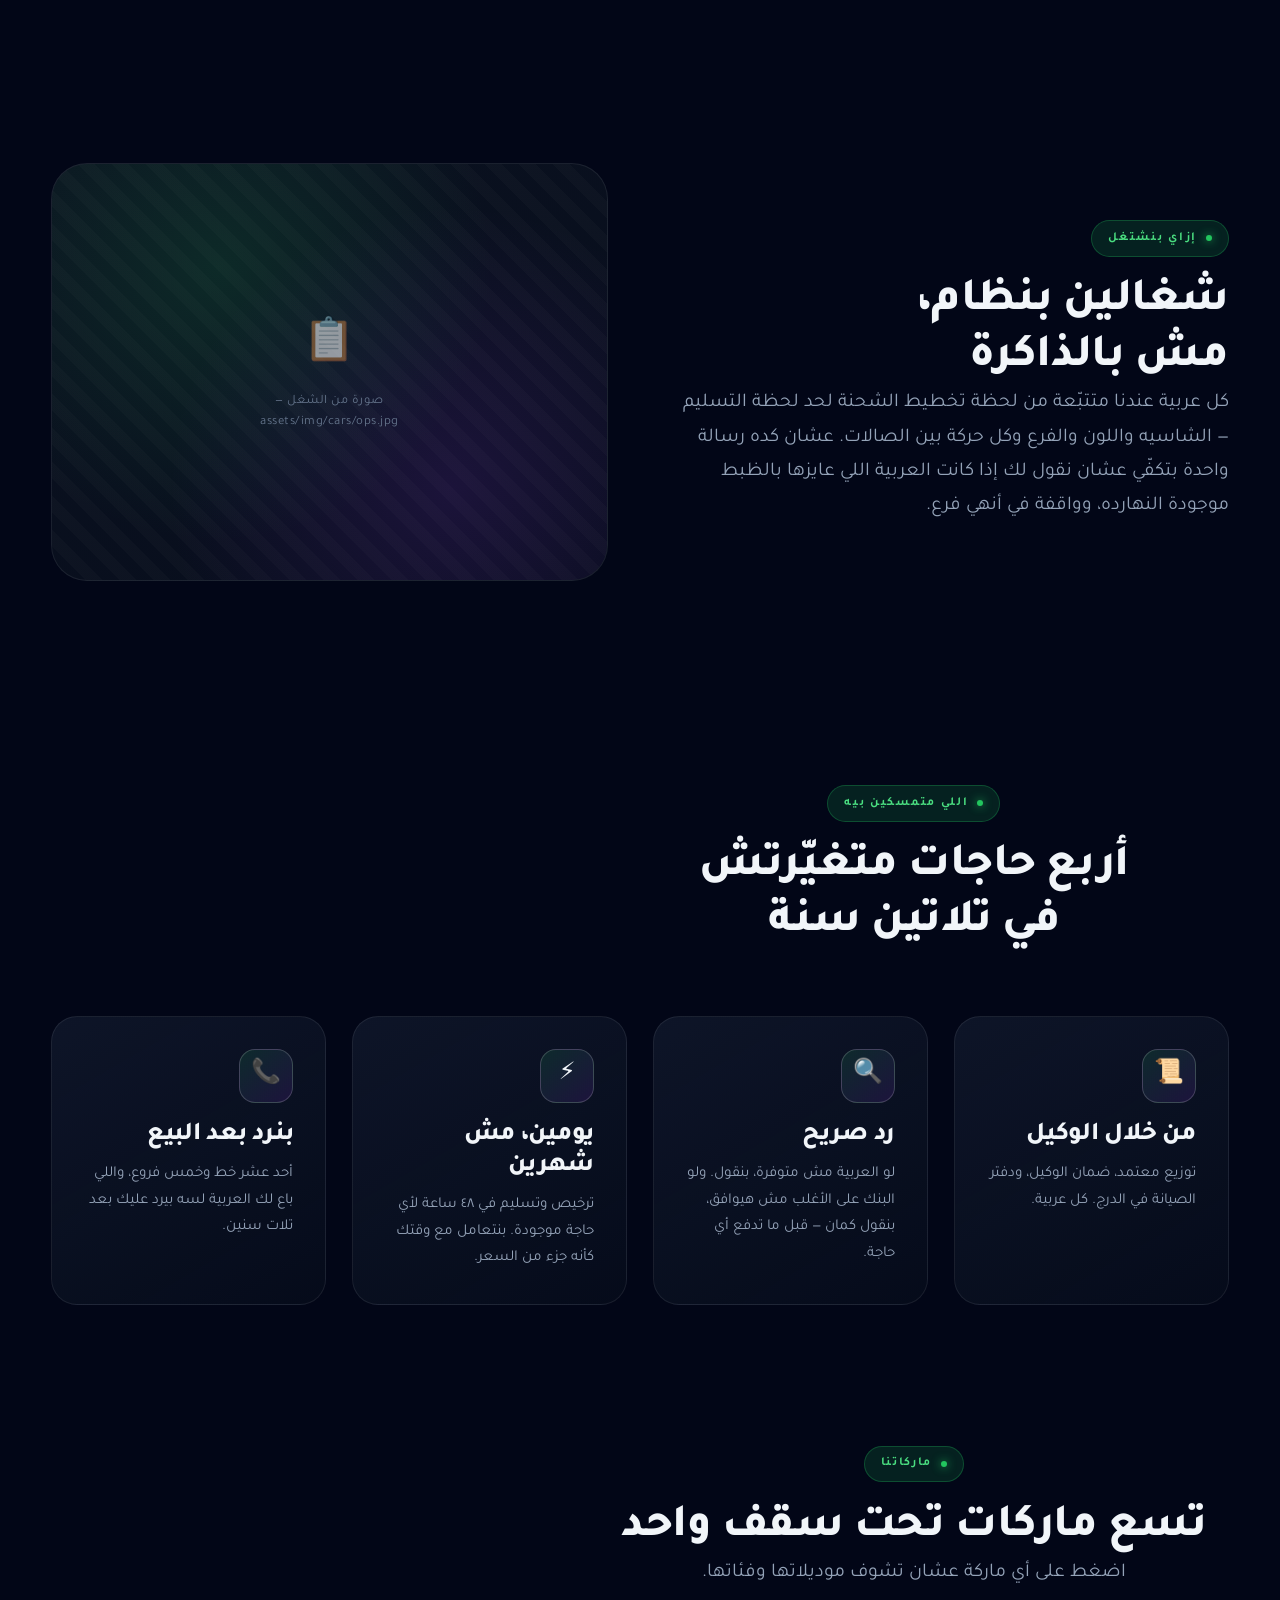
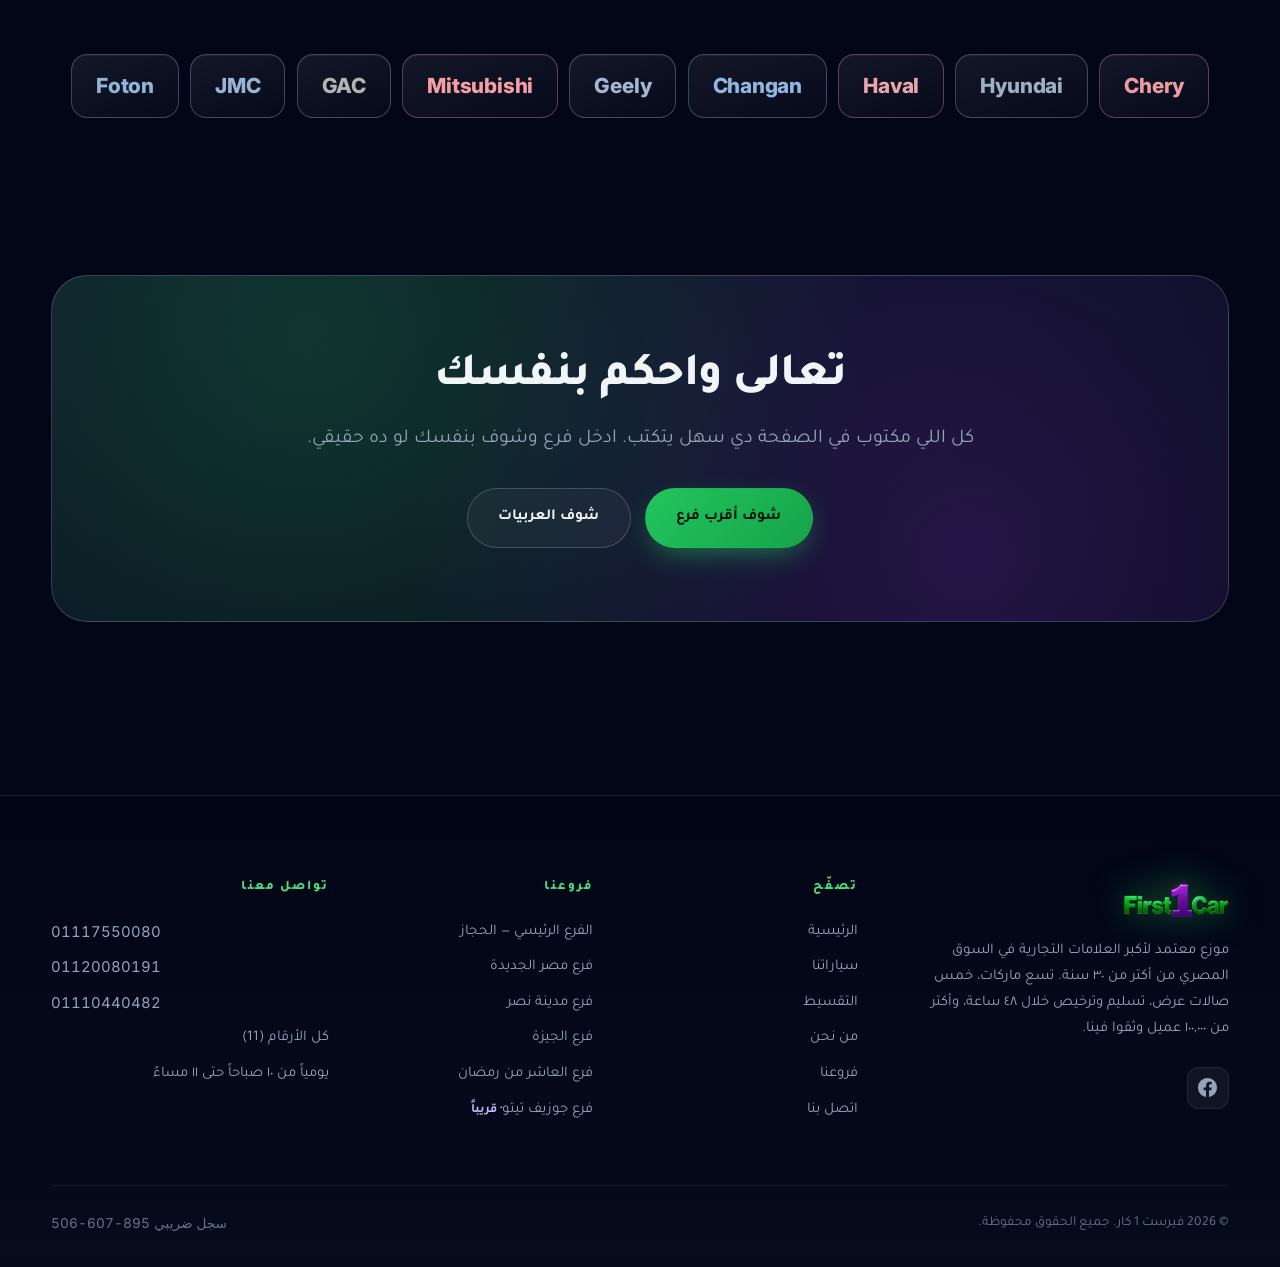
==== commit 3739eff5: "Load real company data and rewrite the copy around it Replaces the placeholder content with the real" ====
--- a/about.html
+++ b/about.html
@@ -3,8 +3,8 @@
 <head>
 <meta charset="UTF-8">
 <meta name="viewport" content="width=device-width,initial-scale=1,viewport-fit=cover">
-<title>من نحن | فيرست 1 كار</title>
-<meta name="description" content="فيرست 1 كار — معرض سيارات متعدد الماركات في مصر، بنبيع بسعر رسمي معلن وبنقف مع العميل بعد البيع.">
+<title>من نحن — ٣٠ سنة في السوق المصري | فيرست 1 كار</title>
+<meta name="description" content="فيرست 1 كار — موزع معتمد لأكبر العلامات التجارية في مصر من أكتر من ٣٠ سنة، وأكتر من ١٠٠,٠٠٠ عميل، وخمس صالات عرض.">
 <meta name="theme-color" content="#020617">
 <link rel="icon" href="assets/img/logo.png">
 <link rel="preconnect" href="https://fonts.googleapis.com">
@@ -26,25 +26,46 @@
   <section class="page-hero">
     <div class="shell">
       <span class="eyebrow" data-en="About us">من نحن</span>
-      <h1 class="grad" data-en="A showroom built on a plain price">معرض قايم على سعر واضح</h1>
-      <p class="lead" data-en="First 1 Car is a multi-brand showroom in Egypt. We sell brand-new cars with full agency warranty, we publish one official price, and we stay reachable after the car leaves the floor.">
-        فيرست 1 كار معرض سيارات متعدد الماركات في مصر. بنبيع سيارات زيرو بضمان الوكيل كامل،
-        وبننشر سعر رسمي واحد، وبنفضل موجودين بعد ما العربية تخرج من المعرض.
+      <h1 class="grad" data-en="Thirty years of handing over keys">تلاتين سنة بنسلّم مفاتيح</h1>
+      <p class="lead" data-en="First 1 Car is an authorised distributor for nine of the biggest brands in the Egyptian market. Five showrooms, more than 100,000 customers, and a licence plate on your car within 48 hours.">
+        فيرست 1 كار موزع معتمد لتسع ماركات من أكبر العلامات في السوق المصري.
+        خمس صالات عرض، أكتر من ١٠٠,٠٠٠ عميل، ولوحة على عربيتك خلال ٤٨ ساعة.
       </p>
+    </div>
+  </section>
+
+  <!-- ═══ CREDENTIALS ═══ -->
+  <section class="section" style="padding-top:0">
+    <div class="shell">
+      <div class="creds reveal">
+        <div class="cred">
+          <b class="num" data-count="30" data-suffix="+">0</b>
+          <small data-en="Years in the Egyptian market">سنة في السوق المصري</small>
+        </div>
+        <div class="cred">
+          <b class="num" data-count="100000" data-suffix="+">0</b>
+          <small data-en="Customers who trusted us">عميل وثق فينا</small>
+        </div>
+        <div class="cred">
+          <b class="num" data-count="9">0</b>
+          <small data-en="Brands we distribute officially">ماركة بنوزّعها رسمياً</small>
+        </div>
+      </div>
     </div>
   </section>
 
   <!-- ═══ STORY ═══ -->
   <section class="showcase" style="padding-top:0">
     <div class="shell">
+
       <div class="showcase-row reveal">
         <div class="showcase-copy">
-          <span class="eyebrow" data-en="Our story">حكايتنا</span>
-          <h2 data-en="We started because buying a car was harder than it needed to be">بدأنا لأن شراء عربية كان أصعب من اللازم</h2>
-          <p class="lead" data-en="Anyone who has bought a car in Egypt knows the routine: a price on the phone, a different price in the showroom, and a third number when the papers come out. We decided we were not going to run that way. One published price, and whatever we say on WhatsApp is what you pay at the desk.">
-            أي حد اشترى عربية في مصر يعرف السيناريو: سعر على التليفون، سعر تاني في المعرض،
-            ورقم تالت لما الأوراق تطلع. قررنا إحنا مش هنشتغل بالطريقة دي.
-            سعر واحد معلن، واللي بنقوله على واتساب هو اللي هتدفعه على المكتب.
+          <span class="eyebrow" data-en="What 30 years buys">التلاتين سنة اشترت إيه</span>
+          <h2 data-en="Long enough to have seen every version of this market">قعدنا كفاية عشان نشوف السوق ده بكل أشكاله</h2>
+          <p class="lead" data-en="We have sold through devaluations, import freezes, waiting lists that ran for a year, and seasons when nobody could get a car at any price. Showrooms that opened in the good years are gone. We are still here, on the same streets, answering the same numbers.">
+            بعنا في تعويم، وفي وقف استيراد، وفي قوايم انتظار وصلت لسنة،
+            وفي مواسم محدش كان لاقي عربية بأي سعر. معارض فتحت في السنين الحلوة
+            مبقتش موجودة. إحنا لسه هنا، في نفس الشوارع، وبنرد على نفس الأرقام.
           </p>
         </div>
         <div class="showcase-media">
@@ -57,21 +78,42 @@
 
       <div class="showcase-row reveal">
         <div class="showcase-copy">
+          <span class="eyebrow" data-en="Authorised distributor">موزع معتمد</span>
+          <h2 data-en="What that word actually means">الكلمة دي معناها إيه بالظبط</h2>
+          <p class="lead" data-en="It means the car reaches you through the agency, not through a chain of middlemen. Agency warranty. Agency service book. A chassis number we can trace from the day its shipment was planned. If a brand ever has a recall, you are on the list — because you bought from someone the manufacturer recognises.">
+            معناها إن العربية بتوصلك عن طريق الوكيل، مش عن طريق سلسلة وسطاء.
+            ضمان الوكيل. دفتر صيانة الوكيل. ورقم شاسيه نقدر نتتبعه من يوم ما
+            الشحنة اتخططت. ولو حصل استدعاء لأي ماركة، أنت في القايمة —
+            لأنك اشتريت من حد المصنّع نفسه معترف بيه.
+          </p>
+        </div>
+        <div class="showcase-media">
+          <div class="ph"><div class="ph-inner"><span>📜</span>
+            <small data-en="Certificate / team photo — assets/img/cars/team.jpg">
+              شهادة أو صورة الفريق — assets/img/cars/team.jpg</small>
+          </div></div>
+        </div>
+      </div>
+
+      <div class="showcase-row reveal">
+        <div class="showcase-copy">
           <span class="eyebrow" data-en="How we work">إزاي بنشتغل</span>
           <h2 data-en="We run on a system, not on memory">شغالين بنظام، مش بالذاكرة</h2>
-          <p class="lead" data-en="Every car we own is tracked from the moment its shipment is planned to the moment it is handed over — chassis, colour, branch, price history, all of it. That is why we can tell you in one message whether the exact car you want is on the floor, and where.">
+          <p class="lead" data-en="Every car we own is tracked from the moment its shipment is planned to the moment it is handed over — chassis, colour, branch, every movement between showrooms. That is why one message is enough for us to tell you whether the exact car you want is on the floor today, and which branch it is standing in.">
             كل عربية عندنا متتبّعة من لحظة تخطيط الشحنة لحد لحظة التسليم —
-            الشاسيه واللون والفرع وتاريخ السعر، كله. عشان كده نقدر نقول لك في رسالة واحدة
-            إذا كانت العربية اللي عايزها بالظبط موجودة، وفين.
+            الشاسيه واللون والفرع وكل حركة بين الصالات. عشان كده رسالة واحدة
+            بتكفّي عشان نقول لك إذا كانت العربية اللي عايزها بالظبط موجودة النهارده،
+            وواقفة في أنهي فرع.
           </p>
         </div>
         <div class="showcase-media">
           <div class="ph"><div class="ph-inner"><span>📋</span>
-            <small data-en="Team photo — assets/img/cars/team.jpg">
-              صورة الفريق — assets/img/cars/team.jpg</small>
+            <small data-en="Operations photo — assets/img/cars/ops.jpg">
+              صورة من الشغل — assets/img/cars/ops.jpg</small>
           </div></div>
         </div>
       </div>
+
     </div>
   </section>
 
@@ -80,63 +122,54 @@
     <div class="shell">
       <div class="section-head center reveal">
         <span class="eyebrow" data-en="What we hold to">اللي متمسكين بيه</span>
-        <h2 data-en="Four things we do not bend on">أربع حاجات مش بنتنازل عنها</h2>
+        <h2 data-en="Four things that have not changed in thirty years">أربع حاجات متغيّرتش في تلاتين سنة</h2>
       </div>
 
       <div class="grid grid-4">
         <article class="card reveal">
-          <div class="f-icon">🏷️</div>
-          <h3 data-en="One price">سعر واحد</h3>
-          <p data-en="The official price, published. Not a starting point for negotiation over the phone.">
-            السعر الرسمي، معلن. مش نقطة بداية للفصال على التليفون.
+          <div class="f-icon">📜</div>
+          <h3 data-en="Through the agency">من خلال الوكيل</h3>
+          <p data-en="Authorised distribution, agency warranty, service book in the glovebox. Every single car.">
+            توزيع معتمد، ضمان الوكيل، ودفتر الصيانة في الدرج. كل عربية.
           </p>
         </article>
         <article class="card reveal" data-delay="1">
           <div class="f-icon">🔍</div>
           <h3 data-en="Straight answers">رد صريح</h3>
-          <p data-en="If a car is not available, we say so. If a bank is unlikely to approve you, we say that too.">
-            لو العربية مش متوفرة، بنقول. ولو البنك على الأغلب مش هيوافق، بنقول كمان.
+          <p data-en="If a car is not available, we say so. If a bank is unlikely to approve you, we say that too — before you pay for anything.">
+            لو العربية مش متوفرة، بنقول. ولو البنك على الأغلب مش هيوافق، بنقول كمان —
+            قبل ما تدفع أي حاجة.
           </p>
         </article>
         <article class="card reveal" data-delay="2">
-          <div class="f-icon">🛡️</div>
-          <h3 data-en="Zero kilometres">عداد صفر</h3>
-          <p data-en="Brand new, agency warranty, service book in the glovebox. Every single time.">
-            زيرو، بضمان الوكيل، ودفتر الصيانة في الدرج. في كل مرة.
+          <div class="f-icon">⚡</div>
+          <h3 data-en="Two days, not two months">يومين، مش شهرين</h3>
+          <p data-en="Licensing and delivery in 48 hours on anything in stock. We treat your time as part of the price.">
+            ترخيص وتسليم في ٤٨ ساعة لأي حاجة موجودة. بنتعامل مع وقتك كأنه جزء من السعر.
           </p>
         </article>
         <article class="card reveal" data-delay="3">
           <div class="f-icon">📞</div>
           <h3 data-en="We pick up after">بنرد بعد البيع</h3>
-          <p data-en="The number that sold you the car is the same number that answers three months later.">
-            الرقم اللي باع لك العربية هو نفس الرقم اللي بيرد عليك بعد تلات شهور.
-          </p>
-        </article>
-      </div>
-    </div>
-  </section>
-
-  <!-- ═══ STATS ═══ -->
-  <section class="section" style="padding-top:0">
-    <div class="shell">
-      <div class="grid grid-4">
-        <div class="stat reveal">
-          <b class="num" data-count="8">0</b>
-          <small data-en="Brands under one roof">ماركة تحت سقف واحد</small>
-        </div>
-        <div class="stat reveal" data-delay="1">
-          <b class="num" data-count="20" data-suffix="+">0</b>
-          <small data-en="Models to compare">موديل تقارن بينهم</small>
-        </div>
-        <div class="stat reveal" data-delay="2">
-          <b class="num" data-count="6" data-suffix="+">0</b>
-          <small data-en="Banks we file with">بنك بنقدّم له</small>
-        </div>
-        <div class="stat reveal" data-delay="3">
-          <b class="num" data-count="2">0</b>
-          <small data-en="Branches, open daily">فرع، فاتحين يومياً</small>
-        </div>
-      </div>
+          <p data-en="Eleven sales lines and five branches, and the person who sold you the car still answers three years later.">
+            أحد عشر خط وخمس فروع، واللي باع لك العربية لسه بيرد عليك بعد تلات سنين.
+          </p>
+        </article>
+      </div>
+    </div>
+  </section>
+
+  <!-- ═══ BRANDS ═══ -->
+  <section class="section" style="padding-top:0">
+    <div class="shell">
+      <div class="section-head center reveal">
+        <span class="eyebrow" data-en="Our brands">ماركاتنا</span>
+        <h2 data-en="Nine brands under one roof">تسع ماركات تحت سقف واحد</h2>
+        <p class="lead" data-en="Tap any brand to see its models and trims.">
+          اضغط على أي ماركة عشان تشوف موديلاتها وفئاتها.
+        </p>
+      </div>
+      <div class="filter-row" id="brand-wall" style="gap:.7rem"></div>
     </div>
   </section>
 
@@ -145,11 +178,11 @@
     <div class="shell">
       <div class="cta-band reveal">
         <h2 data-en="Come and judge for yourself">تعالى واحكم بنفسك</h2>
-        <p class="lead" data-en="Everything on this page is easy to say. Visit a branch and see whether it holds up.">
-          كل اللي مكتوب في الصفحة دي سهل يتقال. زور فرع وشوف بنفسك لو ده حقيقي.
+        <p class="lead" data-en="Everything on this page is easy to write. Walk into a branch and see whether it holds up.">
+          كل اللي مكتوب في الصفحة دي سهل يتكتب. ادخل فرع وشوف بنفسك لو ده حقيقي.
         </p>
         <div class="hero-cta">
-          <a class="btn btn-primary" href="branches.html" data-en="Find a branch">شوف الفروع</a>
+          <a class="btn btn-primary" href="branches.html" data-en="Find your nearest branch">شوف أقرب فرع</a>
           <a class="btn btn-ghost" href="cars.html" data-en="See the cars">شوف العربيات</a>
         </div>
       </div>
@@ -162,5 +195,18 @@
 <script src="assets/js/data.js"></script>
 <script src="assets/js/site.js"></script>
 <script src="assets/js/bg.js"></script>
+<script>
+(function () {
+  var wall = document.getElementById('brand-wall');
+  function render() {
+    wall.innerHTML = SITE.brands.map(function (b) {
+      return '<a href="cars.html#' + window.esc(b.id) + '">' +
+             window.brandPlate(b, 'lg') + '</a>';
+    }).join('');
+  }
+  document.addEventListener('langchange', render);
+  render();
+})();
+</script>
 </body>
 </html>
--- a/assets/css/components.css
+++ b/assets/css/components.css
@@ -168,3 +168,6 @@
   height:1px;border:0;
   background:linear-gradient(90deg,transparent,rgba(34,197,94,.55),rgba(147,51,234,.55),transparent);
 }
+
+/* a branch that has not opened yet, noted in the footer list */
+.soon-note{color:#c4b5fd;font-size:.8rem;font-weight:600}
--- a/assets/css/pages.css
+++ b/assets/css/pages.css
@@ -20,7 +20,7 @@
   .hero-trust{justify-content:center}
 }
 
-.hero h1{margin-bottom:1.35rem;max-width:14ch}
+.hero h1{margin-bottom:1.35rem;max-width:19ch}
 @media (max-width:1000px){.hero h1{max-width:none;margin-inline:auto}}
 .hero h1 .line{display:block;overflow:hidden}
 .hero h1 .line > span{
@@ -380,3 +380,150 @@
   font-weight:800;letter-spacing:.05em;margin-bottom:.3rem}
 .tl-item h3{font-size:1.1rem;margin-bottom:.35rem}
 .tl-item p{font-size:.93rem;margin:0}
+
+/* ══ BRAND PLATES ═══════════════════════════════════════════════════════
+   A brand shows either its real logo on a light plate, or — until a logo
+   file is supplied — a typographic plate tinted with the brand's colour.
+   Both are the same size, so the row never reflows when logos arrive.     */
+.bplate{
+  display:inline-flex;align-items:center;justify-content:center;
+  height:52px;padding:0 1.15rem;border-radius:13px;
+  font-family:var(--font-en);font-weight:800;font-size:1.02rem;letter-spacing:-.01em;
+  white-space:nowrap;
+  background:linear-gradient(158deg,rgba(255,255,255,.07),rgba(255,255,255,.02));
+  border:1px solid var(--bp-line,rgba(255,255,255,.14));
+  color:var(--bp-ink,#e2e8f0);
+  box-shadow:inset 0 1px 0 rgba(255,255,255,.06);
+  transition:transform var(--tr),border-color var(--tr),box-shadow var(--tr);
+}
+.bplate.img{background:#fff;padding:0 .85rem;border-color:rgba(255,255,255,.2)}
+.bplate.img img{max-height:34px;max-width:112px;width:auto;object-fit:contain}
+.bplate.sm{height:40px;font-size:.88rem;padding:0 .9rem;border-radius:11px}
+.bplate.sm.img img{max-height:26px;max-width:88px}
+.bplate.lg{height:64px;font-size:1.3rem;padding:0 1.5rem;border-radius:16px}
+.bplate.lg.img img{max-height:42px;max-width:140px}
+
+a:hover > .bplate,.marquee-item:hover .bplate{
+  transform:translateY(-3px);
+  border-color:var(--bp-line,rgba(255,255,255,.3));
+  box-shadow:0 12px 30px -14px var(--bp-glow,rgba(255,255,255,.3));
+}
+
+/* the marquee carries plates now, not text */
+.marquee-item{padding:0 clamp(.9rem,2vw,1.7rem)}
+
+/* ══ TRIM CHIPS ═════════════════════════════════════════════════════════ */
+.trims{display:flex;flex-wrap:wrap;gap:.34rem;margin-top:.2rem}
+.trim{
+  font-family:var(--font-en);
+  font-size:.72rem;font-weight:600;line-height:1;
+  padding:.36rem .6rem;border-radius:7px;
+  background:rgba(255,255,255,.05);border:1px solid var(--border);
+  color:var(--muted);white-space:nowrap;
+}
+.trim-count{
+  font-size:.72rem;font-weight:700;color:var(--faint);
+  align-self:center;padding-inline-start:.15rem;
+}
+
+/* ══ FILTER BARS ════════════════════════════════════════════════════════ */
+.filter-row{
+  display:flex;gap:.5rem;flex-wrap:wrap;justify-content:center;align-items:center;
+  margin-bottom:1rem;
+}
+.filter-row .label{
+  font-size:.74rem;font-weight:700;letter-spacing:.1em;text-transform:uppercase;
+  color:var(--faint);margin-inline-end:.35rem;
+}
+.chip{
+  padding:.5rem 1.05rem;border-radius:999px;cursor:pointer;
+  background:rgba(255,255,255,.04);border:1px solid var(--border);
+  font-weight:700;font-size:.86rem;color:var(--muted);
+  transition:all var(--tr);
+}
+.chip:hover{color:var(--text);border-color:var(--border-hi)}
+.chip.active{
+  background:linear-gradient(135deg,var(--violet-2),var(--violet));
+  color:#fff;border-color:transparent;
+  box-shadow:0 10px 26px -12px rgba(147,51,234,.8);
+}
+.result-count{
+  text-align:center;font-size:.86rem;color:var(--faint);font-weight:600;
+  margin-bottom:clamp(1.6rem,3vw,2.4rem);
+}
+
+/* brand tabs carry a plate-tinted dot */
+.brand-tab.active{
+  background:linear-gradient(135deg,var(--green),#16a34a);color:#04140a;border-color:transparent;
+}
+
+/* ══ PERKS STRIP ════════════════════════════════════════════════════════ */
+.perks{
+  display:grid;grid-template-columns:repeat(4,1fr);gap:.9rem;
+}
+@media (max-width:820px){.perks{grid-template-columns:repeat(2,1fr)}}
+.perk{
+  display:flex;align-items:center;gap:.85rem;
+  padding:1.05rem 1.2rem;border-radius:var(--r);
+  background:linear-gradient(150deg,rgba(34,197,94,.1),rgba(147,51,234,.07));
+  border:1px solid rgba(34,197,94,.24);
+}
+.perk span{font-size:1.5rem;flex-shrink:0;line-height:1}
+.perk b{font-size:.95rem;font-weight:700;line-height:1.4}
+
+/* ══ HOTLINE GRID ═══════════════════════════════════════════════════════ */
+.lines{display:grid;grid-template-columns:repeat(auto-fill,minmax(158px,1fr));gap:.55rem}
+.tel-line{
+  display:flex;align-items:center;justify-content:center;gap:.45rem;
+  padding:.78rem .6rem;border-radius:11px;
+  background:var(--surface-solid);border:1px solid var(--border);
+  font-family:var(--font-en);font-weight:700;font-size:.94rem;
+  letter-spacing:.01em;direction:ltr;
+  transition:all var(--tr);
+}
+.tel-line:hover{
+  border-color:var(--green);color:var(--green-2);transform:translateY(-2px);
+  background:var(--green-dim);
+}
+
+/* ══ COMING SOON BRANCH ═════════════════════════════════════════════════ */
+.branch-card.soon{opacity:.9;border-style:dashed}
+.branch-card.soon .branch-map{filter:grayscale(.55)}
+.soon-tag{
+  position:absolute;top:.9rem;inset-inline-end:.9rem;z-index:3;
+  padding:.34rem .85rem;border-radius:999px;
+  font-size:.72rem;font-weight:800;
+  background:rgba(147,51,234,.24);border:1px solid rgba(147,51,234,.5);
+  color:#d8b4fe;backdrop-filter:blur(10px);
+}
+.main-tag{
+  position:absolute;top:.9rem;inset-inline-end:.9rem;z-index:3;
+  padding:.34rem .85rem;border-radius:999px;
+  font-size:.72rem;font-weight:800;
+  background:rgba(34,197,94,.22);border:1px solid rgba(34,197,94,.5);
+  color:#86efac;backdrop-filter:blur(10px);
+}
+
+/* ══ CREDENTIAL BAR (30 years / 100k customers / 48h) ═══════════════════ */
+.creds{
+  display:grid;grid-template-columns:repeat(3,1fr);gap:1px;
+  border-radius:var(--r-lg);overflow:hidden;border:1px solid var(--border);
+  background:var(--border);
+}
+@media (max-width:720px){.creds{grid-template-columns:1fr}}
+.cred{
+  padding:clamp(1.5rem,3vw,2.2rem) 1.4rem;text-align:center;
+  background:linear-gradient(160deg,rgba(15,23,42,.92),rgba(7,13,28,.86));
+}
+.cred b{
+  display:block;font-size:clamp(1.9rem,4.4vw,2.9rem);font-weight:800;line-height:1;
+  margin-bottom:.4rem;
+  background:linear-gradient(135deg,var(--green-2),var(--violet-2));
+  -webkit-background-clip:text;background-clip:text;-webkit-text-fill-color:transparent;
+}
+.cred small{display:block;font-size:.88rem;color:var(--muted);font-weight:600}
+
+/* banks render as plates in a tidy grid */
+.bank-grid{grid-template-columns:repeat(auto-fill,minmax(176px,1fr))}
+.bank-cell{display:flex;align-items:center;justify-content:center}
+.bank-cell .bplate{width:100%;font-size:.9rem;padding:0 .8rem}
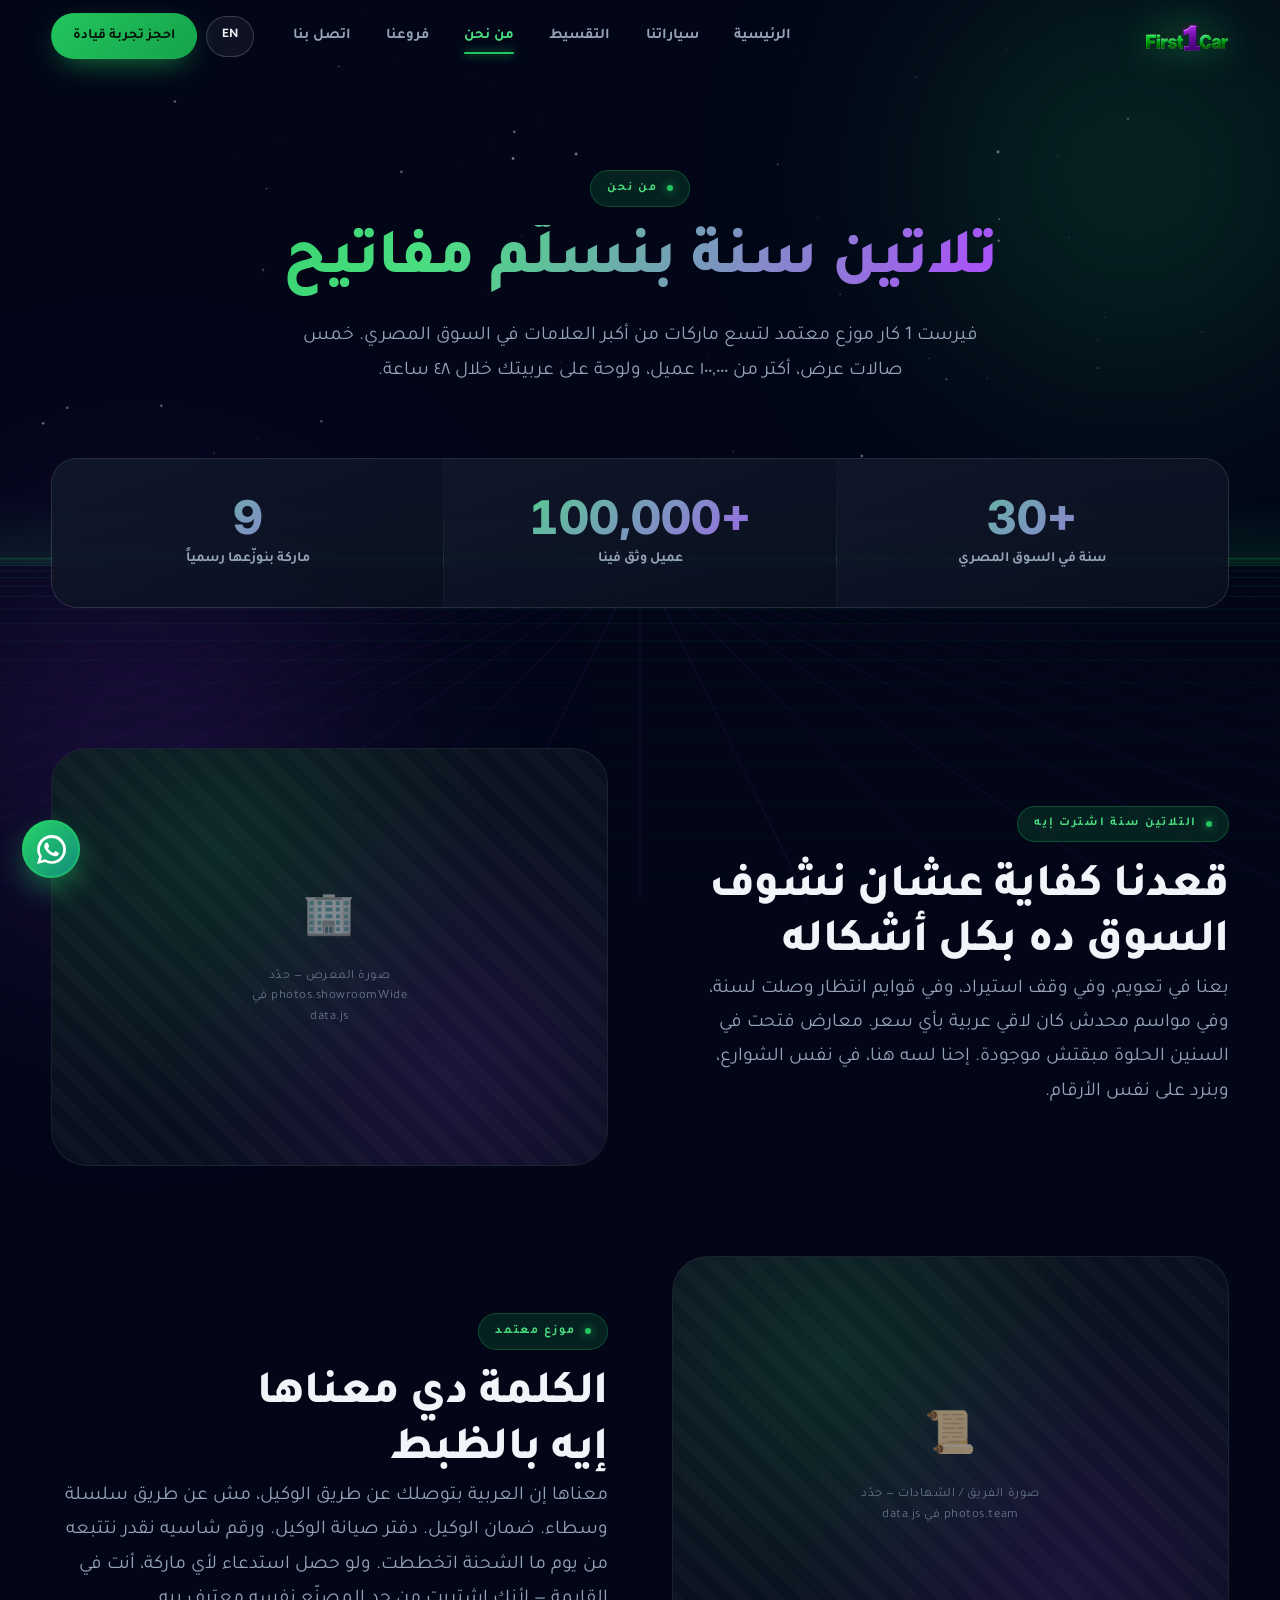
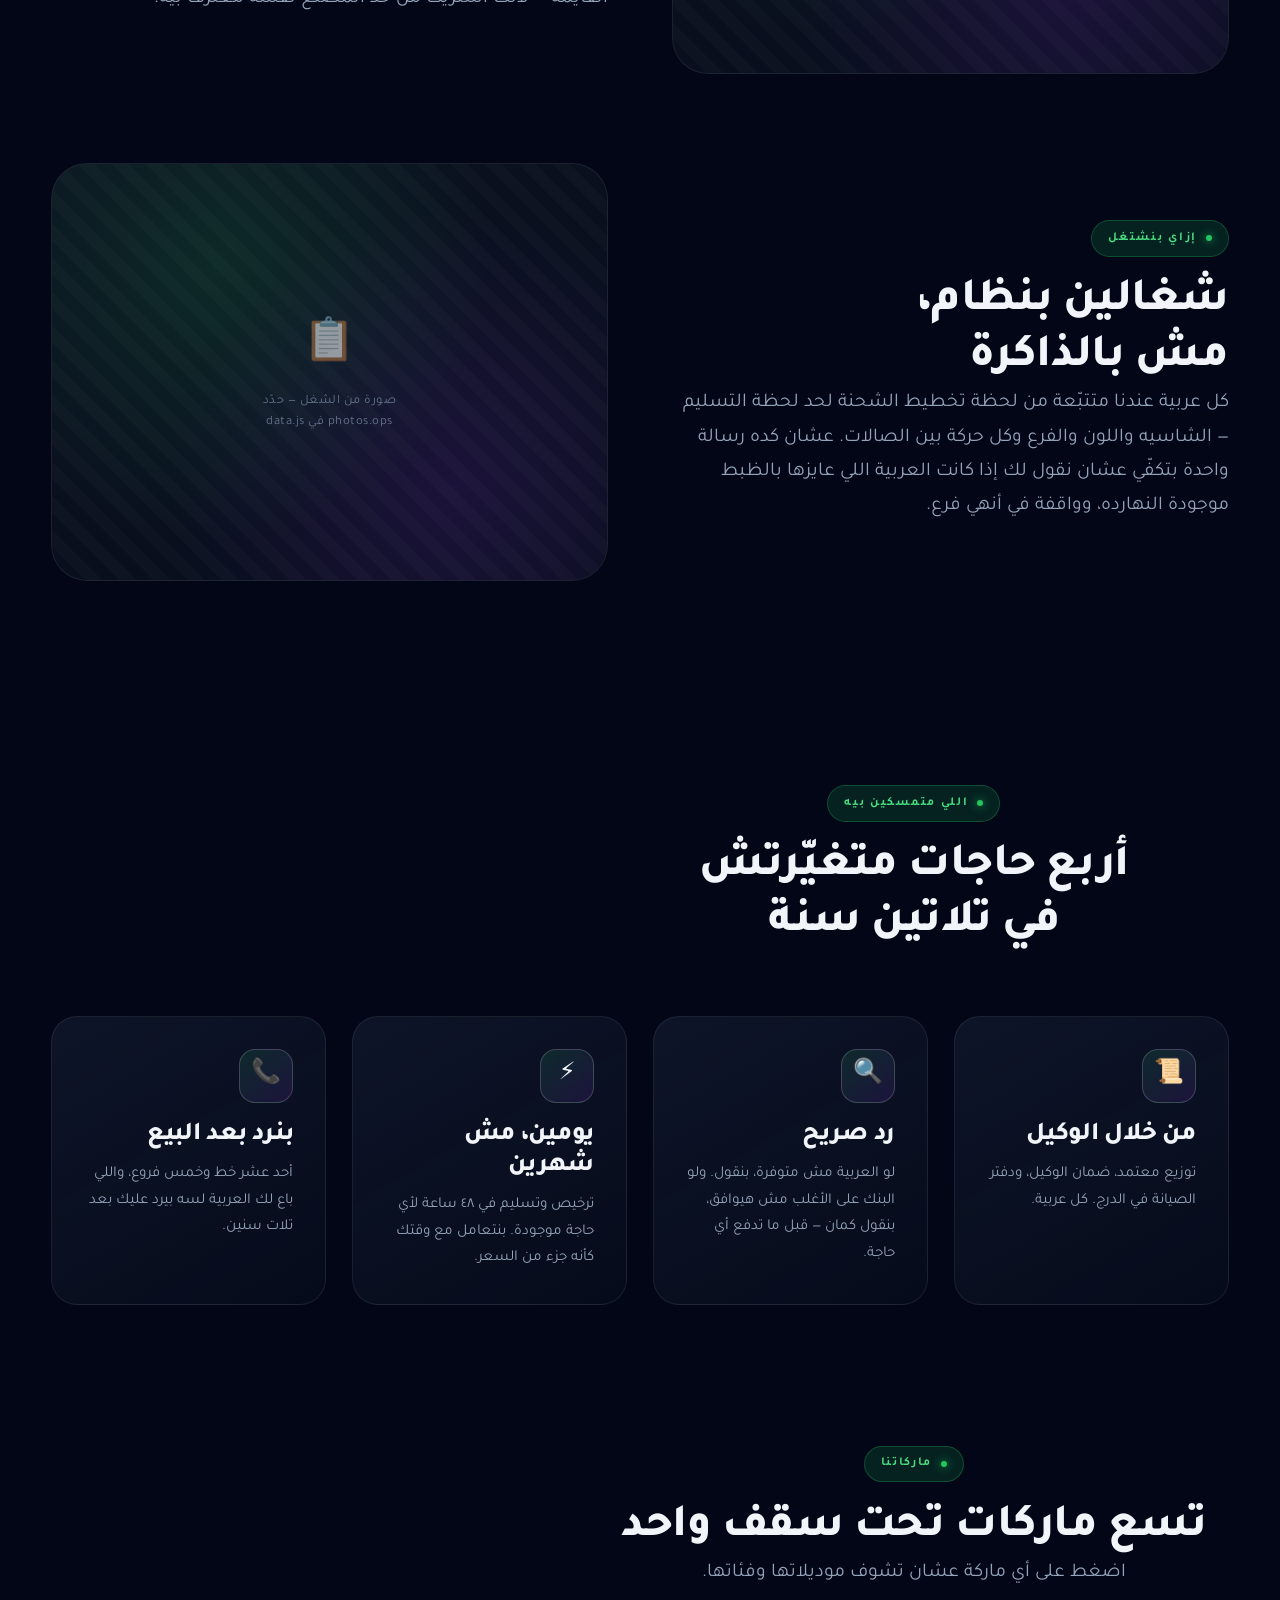
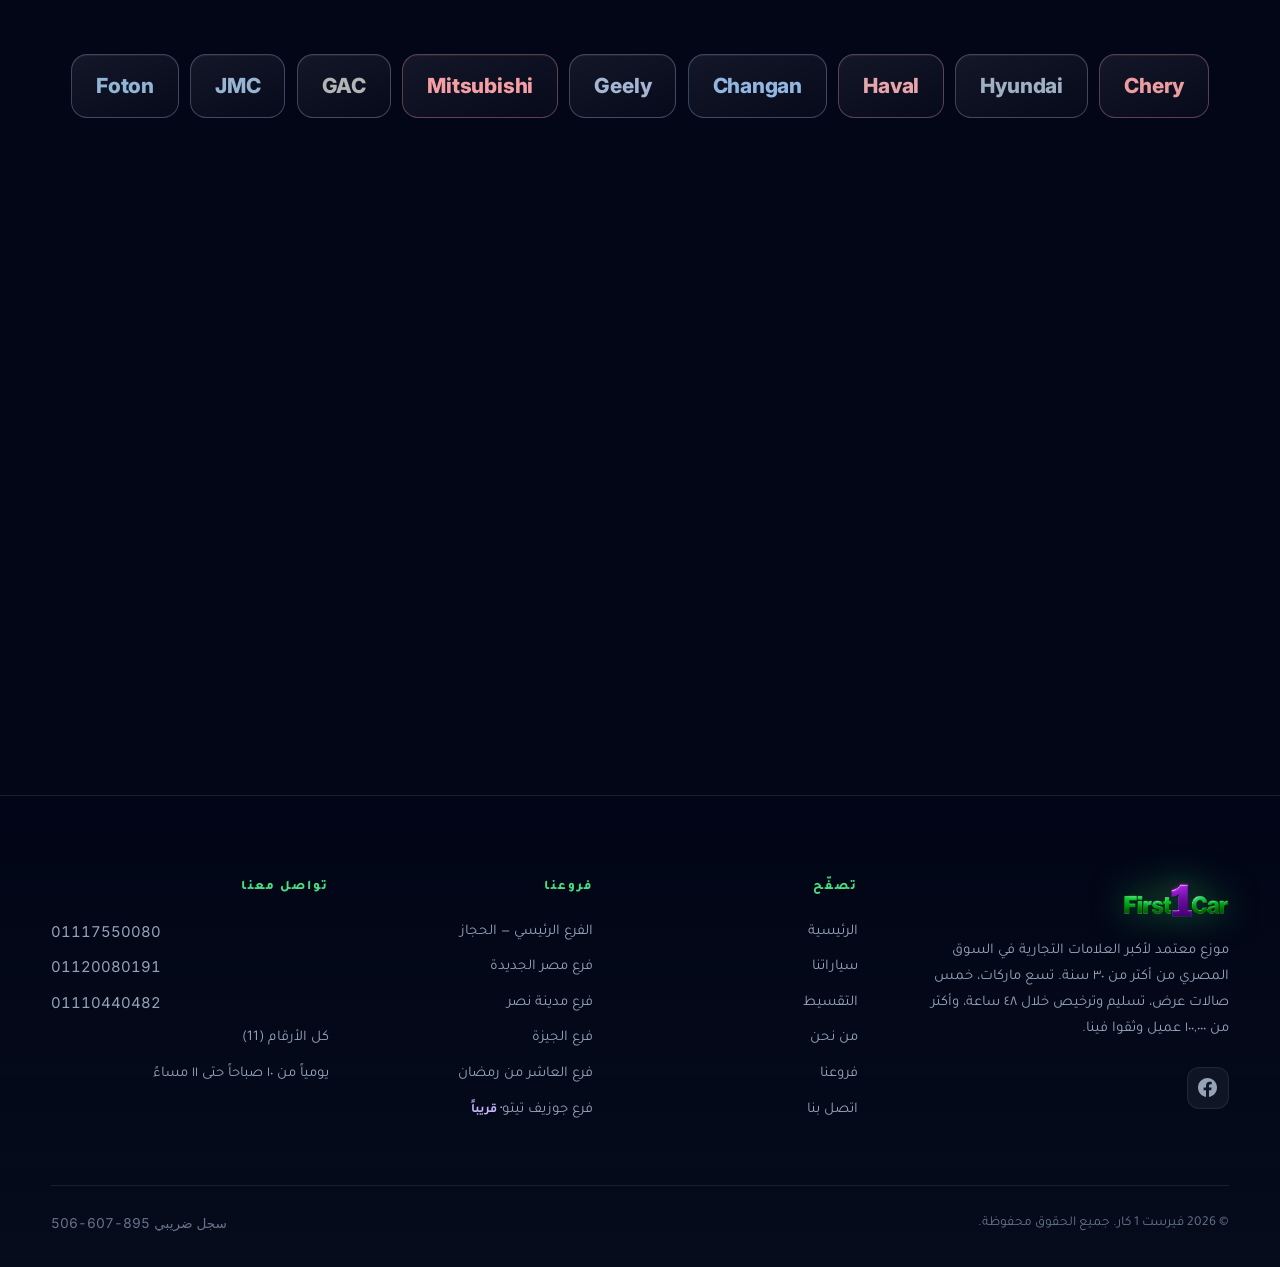
==== commit 87f58579: "Confirm contact details and draw car artwork per body type Contact - WhatsApp confirmed on 011175500" ====
--- a/about.html
+++ b/about.html
@@ -68,10 +68,9 @@
             مبقتش موجودة. إحنا لسه هنا، في نفس الشوارع، وبنرد على نفس الأرقام.
           </p>
         </div>
-        <div class="showcase-media">
+        <div class="showcase-media" data-photo="showroomWide">
           <div class="ph"><div class="ph-inner"><span>🏢</span>
-            <small data-en="Showroom photo — assets/img/cars/showroom-wide.jpg">
-              صورة المعرض — assets/img/cars/showroom-wide.jpg</small>
+            <small data-en="Showroom photo — set photos.showroomWide in data.js">صورة المعرض — حدّد photos.showroomWide في data.js</small>
           </div></div>
         </div>
       </div>
@@ -87,10 +86,9 @@
             لأنك اشتريت من حد المصنّع نفسه معترف بيه.
           </p>
         </div>
-        <div class="showcase-media">
+        <div class="showcase-media" data-photo="team">
           <div class="ph"><div class="ph-inner"><span>📜</span>
-            <small data-en="Certificate / team photo — assets/img/cars/team.jpg">
-              شهادة أو صورة الفريق — assets/img/cars/team.jpg</small>
+            <small data-en="Team or certificates — set photos.team in data.js">صورة الفريق / الشهادات — حدّد photos.team في data.js</small>
           </div></div>
         </div>
       </div>
@@ -106,10 +104,9 @@
             وواقفة في أنهي فرع.
           </p>
         </div>
-        <div class="showcase-media">
+        <div class="showcase-media" data-photo="ops">
           <div class="ph"><div class="ph-inner"><span>📋</span>
-            <small data-en="Operations photo — assets/img/cars/ops.jpg">
-              صورة من الشغل — assets/img/cars/ops.jpg</small>
+            <small data-en="Behind the scenes — set photos.ops in data.js">صورة من الشغل — حدّد photos.ops في data.js</small>
           </div></div>
         </div>
       </div>
--- a/assets/css/pages.css
+++ b/assets/css/pages.css
@@ -527,3 +527,23 @@
 .bank-grid{grid-template-columns:repeat(auto-fill,minmax(176px,1fr))}
 .bank-cell{display:flex;align-items:center;justify-content:center}
 .bank-cell .bplate{width:100%;font-size:.9rem;padding:0 .8rem}
+
+/* ══ MODEL CARD ARTWORK ═════════════════════════════════════════════════
+   A body-type silhouette stands in until a real photo is supplied. When a
+   photo is present it sits on top; if it fails to load it removes itself
+   and the silhouette shows through.                                        */
+.sil-wrap{
+  position:absolute;inset:0;display:grid;place-items:center;padding:8% 7%;
+}
+.car-sil{width:100%;height:auto;transition:transform .7s var(--ease)}
+.model-card:hover .car-sil{transform:translateY(-4px) scale(1.04)}
+.model-media > img{
+  position:absolute;inset:0;z-index:1;
+  width:100%;height:100%;object-fit:cover;
+}
+
+/* a supplied photo covers the placeholder underneath it */
+.showcase-photo{
+  position:absolute;inset:0;z-index:2;
+  width:100%;height:100%;object-fit:cover;
+}
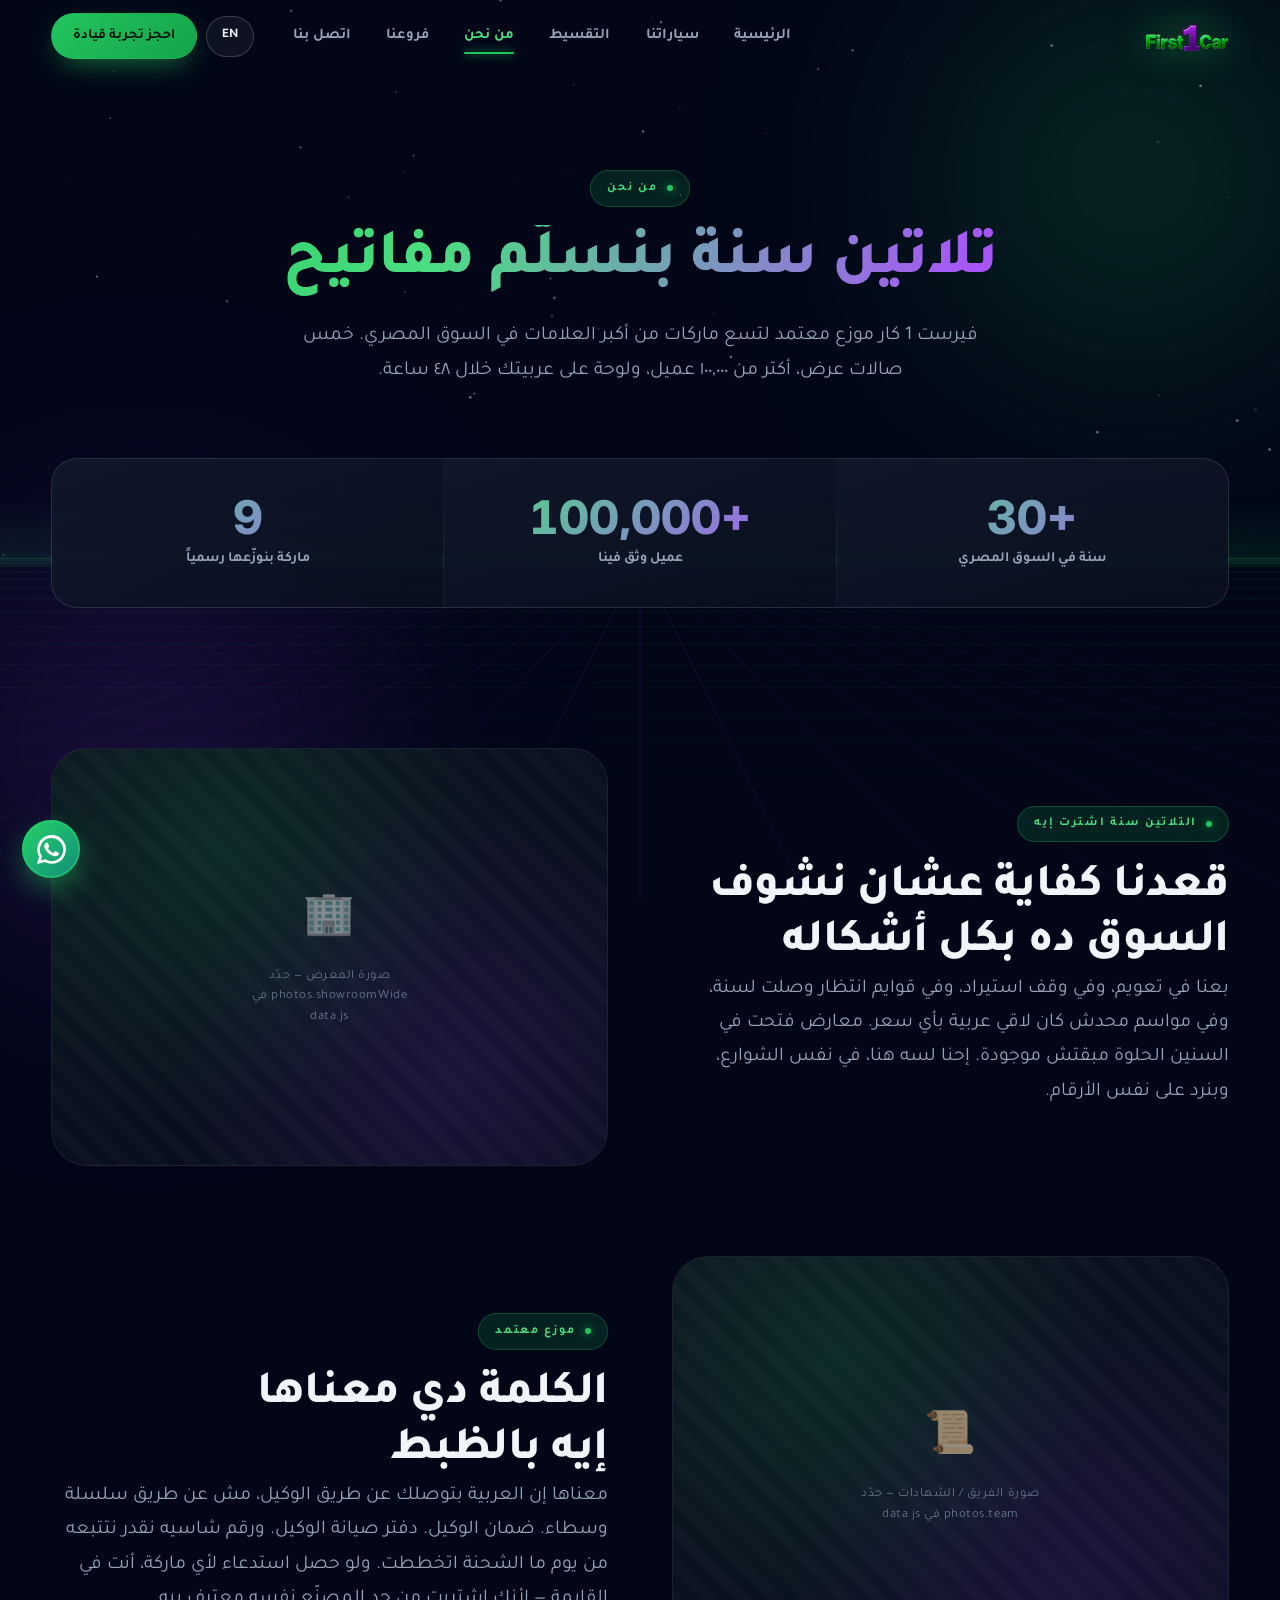
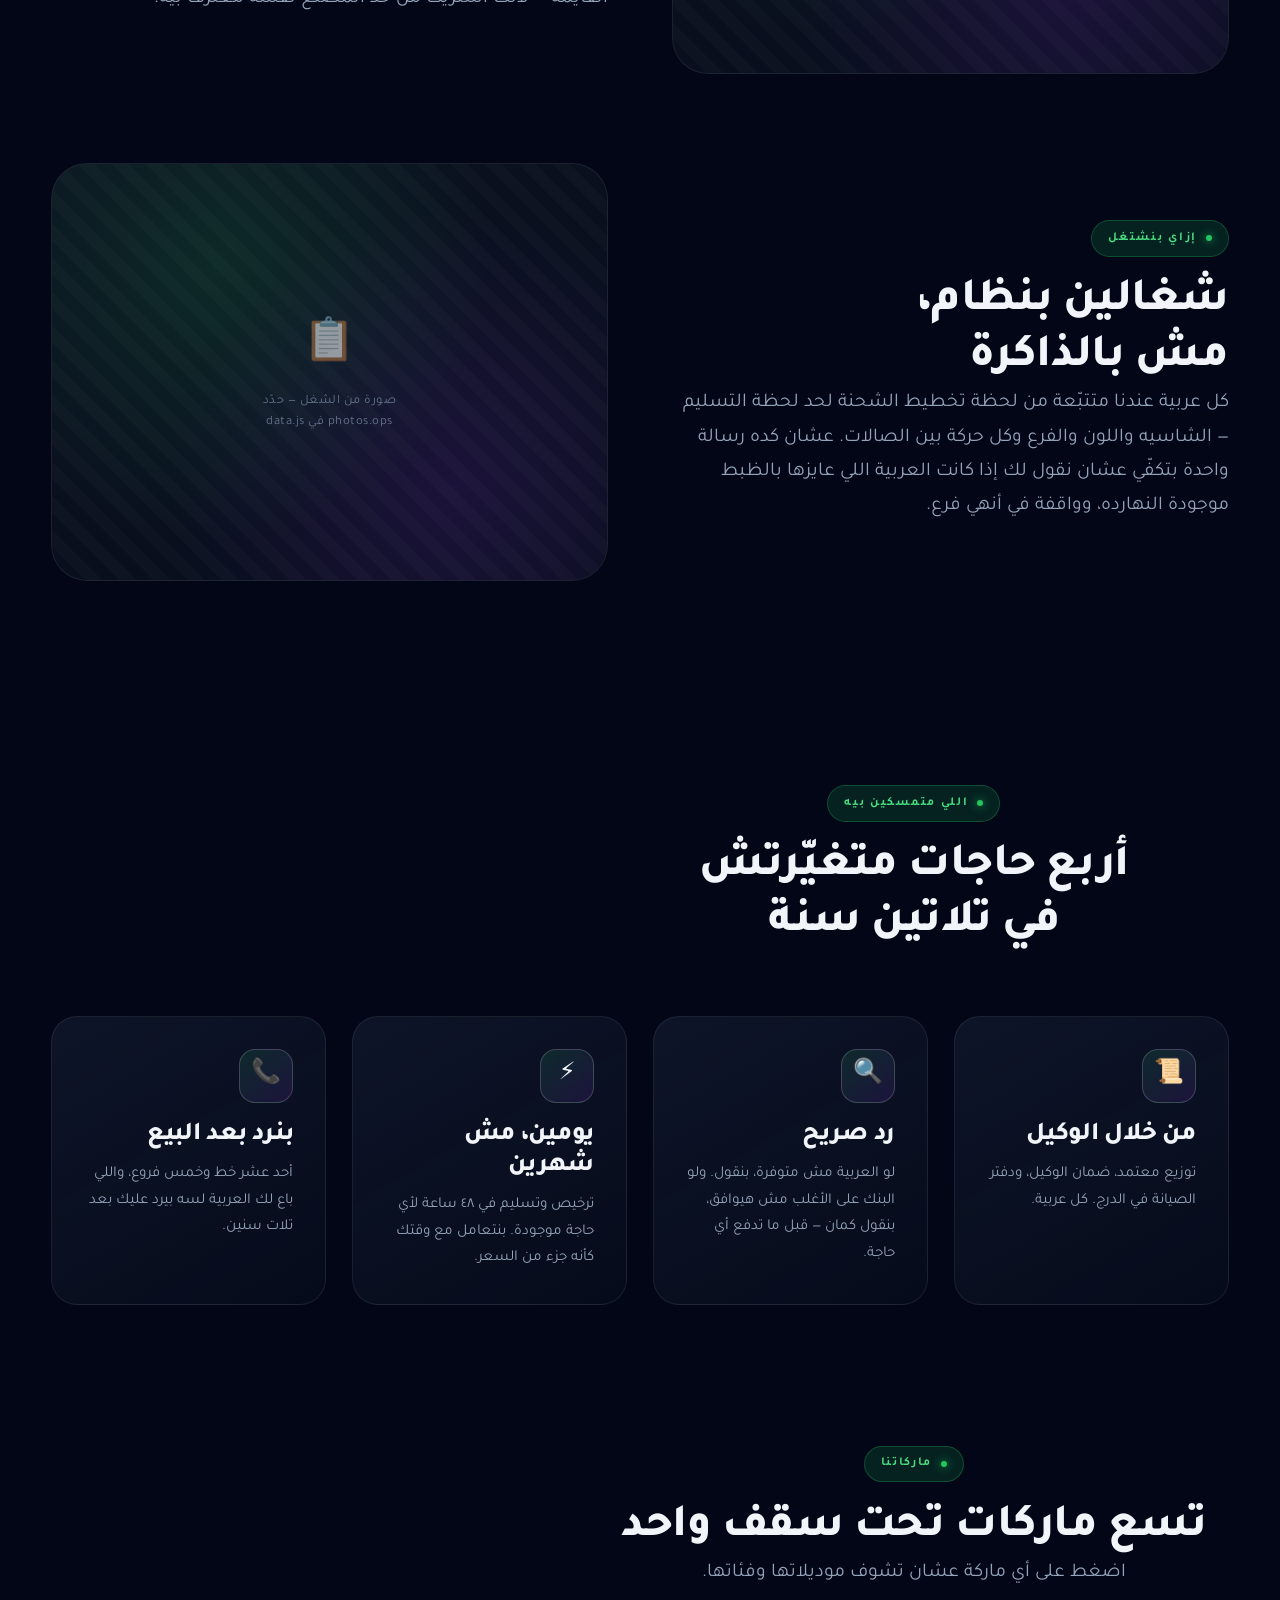
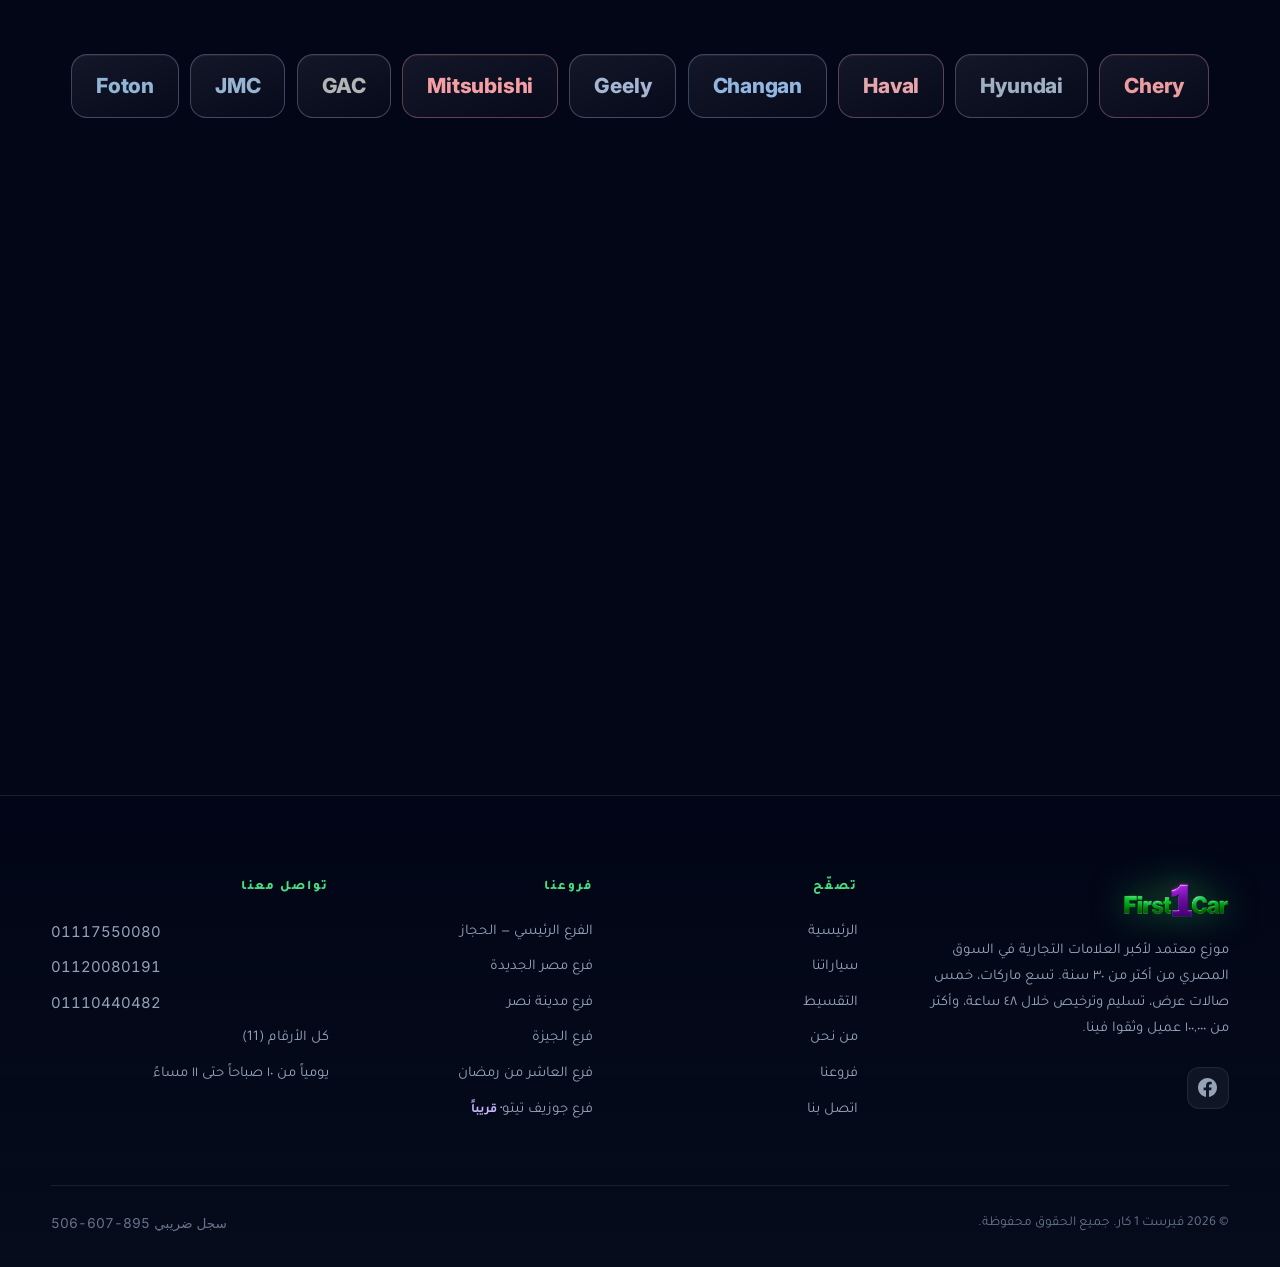
==== commit 12ec18ca: "Inline a critical CSS fallback so a partial upload is not a white page Reproducing the reported symp" ====
--- a/about.html
+++ b/about.html
@@ -10,6 +10,15 @@
 <link rel="preconnect" href="https://fonts.googleapis.com">
 <link rel="preconnect" href="https://fonts.gstatic.com" crossorigin>
 <link href="https://fonts.googleapis.com/css2?family=Inter:wght@400;500;600;700;800&family=Tajawal:wght@400;500;700;800&display=swap" rel="stylesheet">
+<style>
+/* Critical fallback, inline on purpose: if the external stylesheets fail to
+   load (a partial upload, a bad path) the page still renders dark and
+   readable instead of as a bare white document. */
+html{background:#020617}
+body{margin:0;background:#020617;color:#f1f5f9;
+     font-family:'Tajawal',Tahoma,Arial,sans-serif;line-height:1.75}
+img{max-width:100%;display:block}
+</style>
 <link rel="stylesheet" href="assets/css/base.css">
 <link rel="stylesheet" href="assets/css/components.css">
 <link rel="stylesheet" href="assets/css/pages.css">
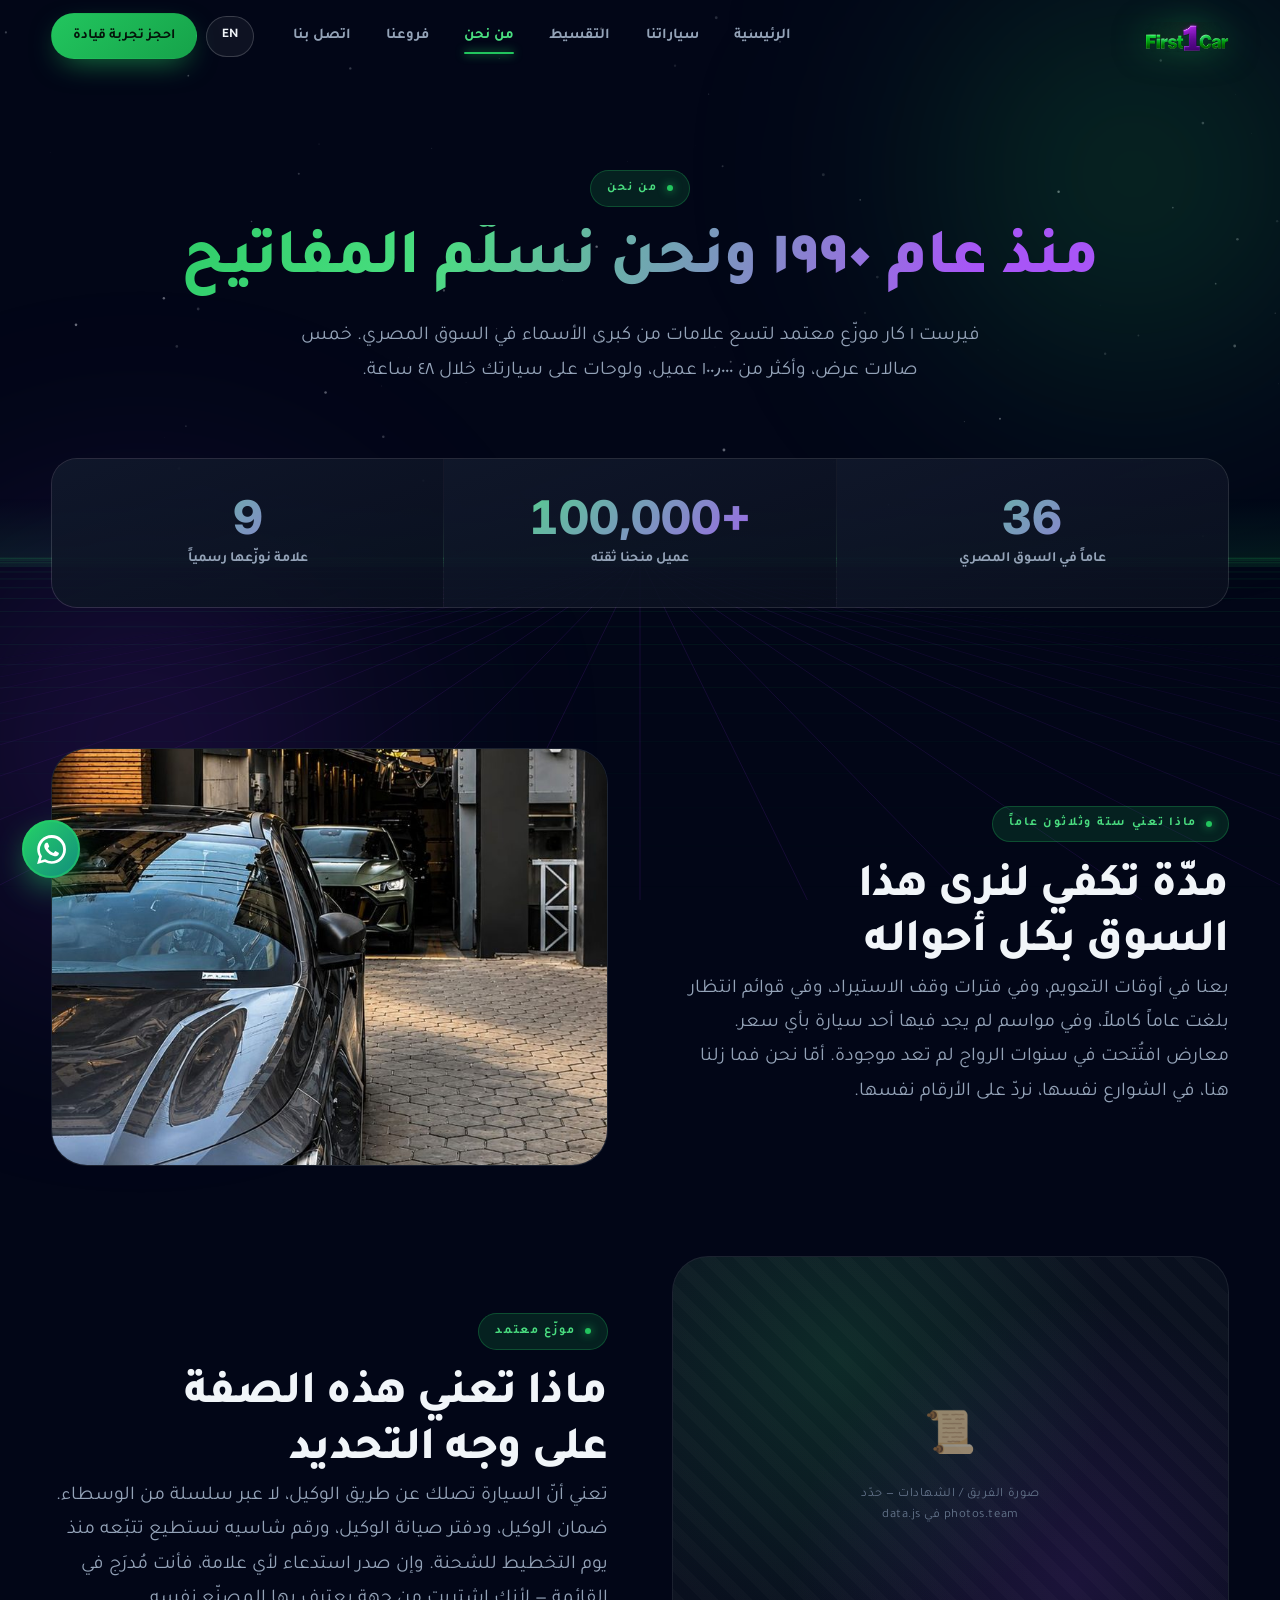
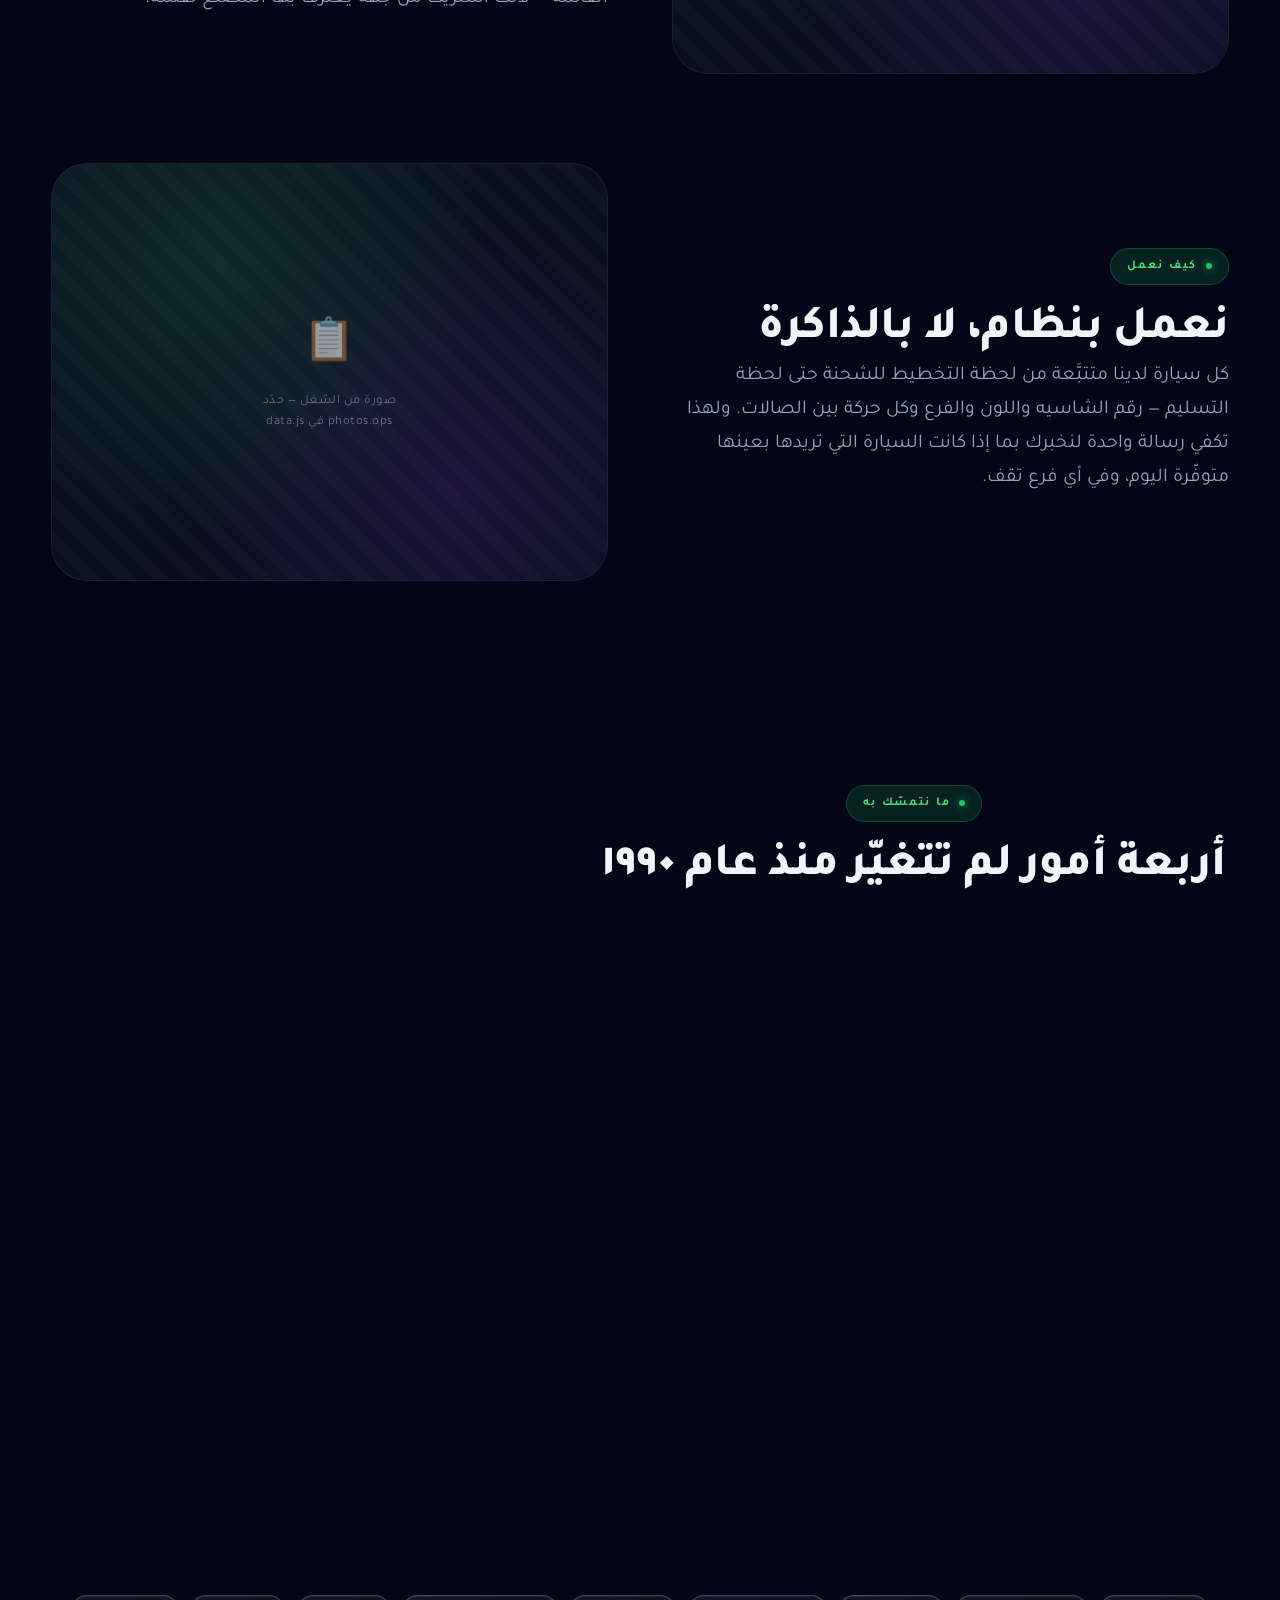
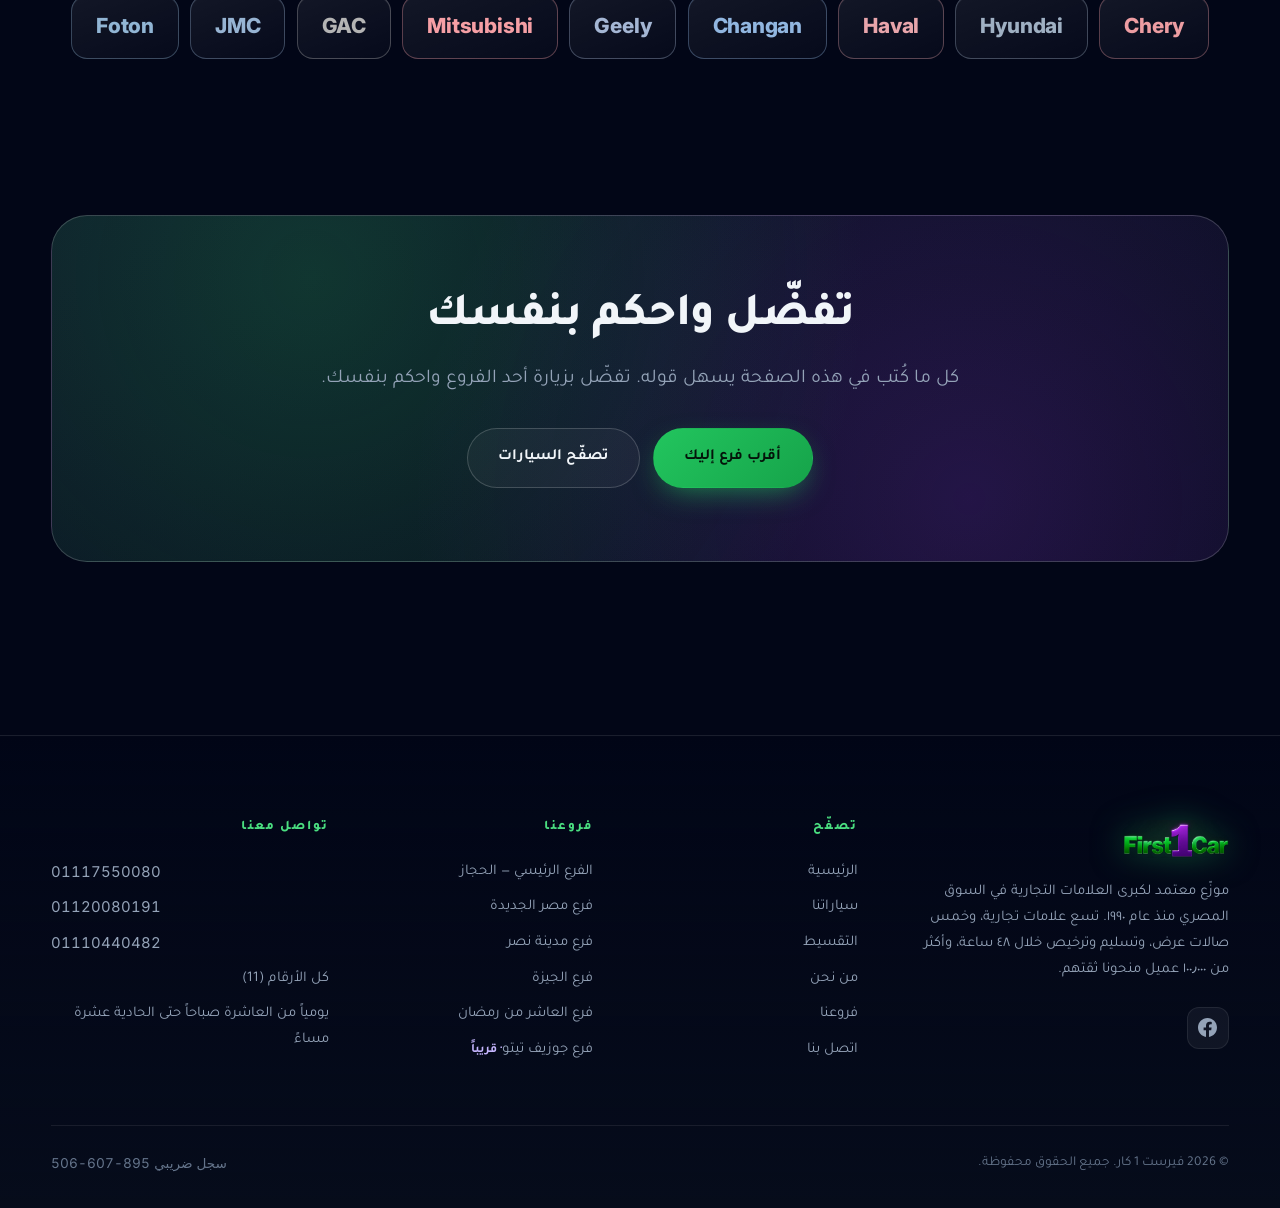
==== commit 65a14639: "Rewrite all Arabic into Modern Standard, set 1990, add real photography Language - Every Arabic stri" ====
--- a/about.html
+++ b/about.html
@@ -3,8 +3,8 @@
 <head>
 <meta charset="UTF-8">
 <meta name="viewport" content="width=device-width,initial-scale=1,viewport-fit=cover">
-<title>من نحن — ٣٠ سنة في السوق المصري | فيرست 1 كار</title>
-<meta name="description" content="فيرست 1 كار — موزع معتمد لأكبر العلامات التجارية في مصر من أكتر من ٣٠ سنة، وأكتر من ١٠٠,٠٠٠ عميل، وخمس صالات عرض.">
+<title>من نحن — منذ عام ١٩٩٠ في السوق المصري | فيرست ١ كار</title>
+<meta name="description" content="فيرست ١ كار — موزّع معتمد لكبرى العلامات التجارية في مصر منذ عام ١٩٩٠، وأكثر من ١٠٠٫٠٠٠ عميل، وخمس صالات عرض.">
 <meta name="theme-color" content="#020617">
 <link rel="icon" href="assets/img/logo.png">
 <link rel="preconnect" href="https://fonts.googleapis.com">
@@ -35,10 +35,10 @@
   <section class="page-hero">
     <div class="shell">
       <span class="eyebrow" data-en="About us">من نحن</span>
-      <h1 class="grad" data-en="Thirty years of handing over keys">تلاتين سنة بنسلّم مفاتيح</h1>
-      <p class="lead" data-en="First 1 Car is an authorised distributor for nine of the biggest brands in the Egyptian market. Five showrooms, more than 100,000 customers, and a licence plate on your car within 48 hours.">
-        فيرست 1 كار موزع معتمد لتسع ماركات من أكبر العلامات في السوق المصري.
-        خمس صالات عرض، أكتر من ١٠٠,٠٠٠ عميل، ولوحة على عربيتك خلال ٤٨ ساعة.
+      <h1 class="grad" data-en="Since 1990, handing over keys">منذ عام ١٩٩٠ ونحن نسلّم المفاتيح</h1>
+      <p class="lead" data-en="First 1 Car is an authorised distributor for nine of the leading brands in the Egyptian market. Five showrooms, more than 100,000 customers, and plates on your car within 48 hours.">
+        فيرست ١ كار موزّع معتمد لتسع علامات من كبرى الأسماء في السوق المصري.
+        خمس صالات عرض، وأكثر من ١٠٠٫٠٠٠ عميل، ولوحات على سيارتك خلال ٤٨ ساعة.
       </p>
     </div>
   </section>
@@ -48,16 +48,16 @@
     <div class="shell">
       <div class="creds reveal">
         <div class="cred">
-          <b class="num" data-count="30" data-suffix="+">0</b>
-          <small data-en="Years in the Egyptian market">سنة في السوق المصري</small>
+          <b class="num" data-count="36" data-suffix="">0</b>
+          <small data-en="Years in the Egyptian market">عاماً في السوق المصري</small>
         </div>
         <div class="cred">
           <b class="num" data-count="100000" data-suffix="+">0</b>
-          <small data-en="Customers who trusted us">عميل وثق فينا</small>
+          <small data-en="Customers who trusted us">عميل منحنا ثقته</small>
         </div>
         <div class="cred">
           <b class="num" data-count="9">0</b>
-          <small data-en="Brands we distribute officially">ماركة بنوزّعها رسمياً</small>
+          <small data-en="Brands we distribute officially">علامة نوزّعها رسمياً</small>
         </div>
       </div>
     </div>
@@ -69,12 +69,12 @@
 
       <div class="showcase-row reveal">
         <div class="showcase-copy">
-          <span class="eyebrow" data-en="What 30 years buys">التلاتين سنة اشترت إيه</span>
-          <h2 data-en="Long enough to have seen every version of this market">قعدنا كفاية عشان نشوف السوق ده بكل أشكاله</h2>
+          <span class="eyebrow" data-en="What 36 years buys">ماذا تعني ستة وثلاثون عاماً</span>
+          <h2 data-en="Long enough to have seen every version of this market">مدّة تكفي لنرى هذا السوق بكل أحواله</h2>
           <p class="lead" data-en="We have sold through devaluations, import freezes, waiting lists that ran for a year, and seasons when nobody could get a car at any price. Showrooms that opened in the good years are gone. We are still here, on the same streets, answering the same numbers.">
-            بعنا في تعويم، وفي وقف استيراد، وفي قوايم انتظار وصلت لسنة،
-            وفي مواسم محدش كان لاقي عربية بأي سعر. معارض فتحت في السنين الحلوة
-            مبقتش موجودة. إحنا لسه هنا، في نفس الشوارع، وبنرد على نفس الأرقام.
+            بعنا في أوقات التعويم، وفي فترات وقف الاستيراد، وفي قوائم انتظار بلغت عاماً كاملاً،
+            وفي مواسم لم يجد فيها أحد سيارة بأي سعر. معارض افتُتحت في سنوات الرواج
+            لم تعد موجودة. أمّا نحن فما زلنا هنا، في الشوارع نفسها، نردّ على الأرقام نفسها.
           </p>
         </div>
         <div class="showcase-media" data-photo="showroomWide">
@@ -86,13 +86,13 @@
 
       <div class="showcase-row reveal">
         <div class="showcase-copy">
-          <span class="eyebrow" data-en="Authorised distributor">موزع معتمد</span>
-          <h2 data-en="What that word actually means">الكلمة دي معناها إيه بالظبط</h2>
+          <span class="eyebrow" data-en="Authorised distributor">موزّع معتمد</span>
+          <h2 data-en="What that word actually means">ماذا تعني هذه الصفة على وجه التحديد</h2>
           <p class="lead" data-en="It means the car reaches you through the agency, not through a chain of middlemen. Agency warranty. Agency service book. A chassis number we can trace from the day its shipment was planned. If a brand ever has a recall, you are on the list — because you bought from someone the manufacturer recognises.">
-            معناها إن العربية بتوصلك عن طريق الوكيل، مش عن طريق سلسلة وسطاء.
-            ضمان الوكيل. دفتر صيانة الوكيل. ورقم شاسيه نقدر نتتبعه من يوم ما
-            الشحنة اتخططت. ولو حصل استدعاء لأي ماركة، أنت في القايمة —
-            لأنك اشتريت من حد المصنّع نفسه معترف بيه.
+            تعني أنّ السيارة تصلك عن طريق الوكيل، لا عبر سلسلة من الوسطاء.
+            ضمان الوكيل، ودفتر صيانة الوكيل، ورقم شاسيه نستطيع تتبّعه منذ يوم
+            التخطيط للشحنة. وإن صدر استدعاء لأي علامة، فأنت مُدرَج في القائمة —
+            لأنك اشتريت من جهة يعترف بها المصنّع نفسه.
           </p>
         </div>
         <div class="showcase-media" data-photo="team">
@@ -104,13 +104,13 @@
 
       <div class="showcase-row reveal">
         <div class="showcase-copy">
-          <span class="eyebrow" data-en="How we work">إزاي بنشتغل</span>
-          <h2 data-en="We run on a system, not on memory">شغالين بنظام، مش بالذاكرة</h2>
+          <span class="eyebrow" data-en="How we work">كيف نعمل</span>
+          <h2 data-en="We run on a system, not on memory">نعمل بنظام، لا بالذاكرة</h2>
           <p class="lead" data-en="Every car we own is tracked from the moment its shipment is planned to the moment it is handed over — chassis, colour, branch, every movement between showrooms. That is why one message is enough for us to tell you whether the exact car you want is on the floor today, and which branch it is standing in.">
-            كل عربية عندنا متتبّعة من لحظة تخطيط الشحنة لحد لحظة التسليم —
-            الشاسيه واللون والفرع وكل حركة بين الصالات. عشان كده رسالة واحدة
-            بتكفّي عشان نقول لك إذا كانت العربية اللي عايزها بالظبط موجودة النهارده،
-            وواقفة في أنهي فرع.
+            كل سيارة لدينا متتبَّعة من لحظة التخطيط للشحنة حتى لحظة التسليم —
+            رقم الشاسيه واللون والفرع وكل حركة بين الصالات. ولهذا تكفي رسالة واحدة
+            لنخبرك بما إذا كانت السيارة التي تريدها بعينها متوفّرة اليوم،
+            وفي أي فرع تقف.
           </p>
         </div>
         <div class="showcase-media" data-photo="ops">
@@ -127,38 +127,38 @@
   <section class="section" style="padding-top:0">
     <div class="shell">
       <div class="section-head center reveal">
-        <span class="eyebrow" data-en="What we hold to">اللي متمسكين بيه</span>
-        <h2 data-en="Four things that have not changed in thirty years">أربع حاجات متغيّرتش في تلاتين سنة</h2>
+        <span class="eyebrow" data-en="What we hold to">ما نتمسّك به</span>
+        <h2 data-en="Four things that have not changed since 1990">أربعة أمور لم تتغيّر منذ عام ١٩٩٠</h2>
       </div>
 
       <div class="grid grid-4">
         <article class="card reveal">
           <div class="f-icon">📜</div>
-          <h3 data-en="Through the agency">من خلال الوكيل</h3>
+          <h3 data-en="Through the agency">عن طريق الوكيل</h3>
           <p data-en="Authorised distribution, agency warranty, service book in the glovebox. Every single car.">
-            توزيع معتمد، ضمان الوكيل، ودفتر الصيانة في الدرج. كل عربية.
+            توزيع معتمد، وضمان الوكيل، ودفتر الصيانة في الدُرج. في كل سيارة.
           </p>
         </article>
         <article class="card reveal" data-delay="1">
           <div class="f-icon">🔍</div>
-          <h3 data-en="Straight answers">رد صريح</h3>
+          <h3 data-en="Straight answers">ردّ صريح</h3>
           <p data-en="If a car is not available, we say so. If a bank is unlikely to approve you, we say that too — before you pay for anything.">
-            لو العربية مش متوفرة، بنقول. ولو البنك على الأغلب مش هيوافق، بنقول كمان —
-            قبل ما تدفع أي حاجة.
+            إن لم تكن السيارة متوفّرة، قلنا ذلك. وإن كان من غير المرجّح أن توافق جهة التمويل،
+            قلنا ذلك أيضاً — قبل أن تدفع أي مبلغ.
           </p>
         </article>
         <article class="card reveal" data-delay="2">
           <div class="f-icon">⚡</div>
-          <h3 data-en="Two days, not two months">يومين، مش شهرين</h3>
+          <h3 data-en="Two days, not two months">يومان، لا شهران</h3>
           <p data-en="Licensing and delivery in 48 hours on anything in stock. We treat your time as part of the price.">
-            ترخيص وتسليم في ٤٨ ساعة لأي حاجة موجودة. بنتعامل مع وقتك كأنه جزء من السعر.
+            ترخيص وتسليم خلال ٤٨ ساعة لأي سيارة متوفّرة. نتعامل مع وقتك بوصفه جزءاً من السعر.
           </p>
         </article>
         <article class="card reveal" data-delay="3">
           <div class="f-icon">📞</div>
-          <h3 data-en="We pick up after">بنرد بعد البيع</h3>
+          <h3 data-en="We answer after the sale">نردّ بعد البيع</h3>
           <p data-en="Eleven sales lines and five branches, and the person who sold you the car still answers three years later.">
-            أحد عشر خط وخمس فروع، واللي باع لك العربية لسه بيرد عليك بعد تلات سنين.
+            أحد عشر خطاً وخمسة فروع، ومن باعك السيارة ما زال يردّ عليك بعد ثلاثة أعوام.
           </p>
         </article>
       </div>
@@ -169,10 +169,10 @@
   <section class="section" style="padding-top:0">
     <div class="shell">
       <div class="section-head center reveal">
-        <span class="eyebrow" data-en="Our brands">ماركاتنا</span>
-        <h2 data-en="Nine brands under one roof">تسع ماركات تحت سقف واحد</h2>
+        <span class="eyebrow" data-en="Our brands">علاماتنا التجارية</span>
+        <h2 data-en="Nine brands under one roof">تسع علامات تحت سقف واحد</h2>
         <p class="lead" data-en="Tap any brand to see its models and trims.">
-          اضغط على أي ماركة عشان تشوف موديلاتها وفئاتها.
+          اختر أي علامة لعرض طُرزها وفئاتها.
         </p>
       </div>
       <div class="filter-row" id="brand-wall" style="gap:.7rem"></div>
@@ -183,13 +183,13 @@
   <section class="section" style="padding-top:0">
     <div class="shell">
       <div class="cta-band reveal">
-        <h2 data-en="Come and judge for yourself">تعالى واحكم بنفسك</h2>
+        <h2 data-en="Come and judge for yourself">تفضّل واحكم بنفسك</h2>
         <p class="lead" data-en="Everything on this page is easy to write. Walk into a branch and see whether it holds up.">
-          كل اللي مكتوب في الصفحة دي سهل يتكتب. ادخل فرع وشوف بنفسك لو ده حقيقي.
+          كل ما كُتب في هذه الصفحة يسهل قوله. تفضّل بزيارة أحد الفروع واحكم بنفسك.
         </p>
         <div class="hero-cta">
-          <a class="btn btn-primary" href="branches.html" data-en="Find your nearest branch">شوف أقرب فرع</a>
-          <a class="btn btn-ghost" href="cars.html" data-en="See the cars">شوف العربيات</a>
+          <a class="btn btn-primary" href="branches.html" data-en="Find your nearest branch">أقرب فرع إليك</a>
+          <a class="btn btn-ghost" href="cars.html" data-en="See the cars">تصفّح السيارات</a>
         </div>
       </div>
     </div>
--- a/assets/css/pages.css
+++ b/assets/css/pages.css
@@ -547,3 +547,21 @@
   position:absolute;inset:0;z-index:2;
   width:100%;height:100%;object-fit:cover;
 }
+
+/* ══ BRAND LINEUP BANNER ════════════════════════════════════════════════
+   The company's own lineup artwork is light-ground, so it is framed rather
+   than bled into the dark page — it reads as a deliberate poster.          */
+.lineup{
+  margin:0;border-radius:var(--r-xl);overflow:hidden;
+  border:1px solid var(--border-hi);
+  box-shadow:0 34px 80px -34px rgba(0,0,0,.85),
+             0 0 0 1px rgba(34,197,94,.12) inset;
+  background:#fff;
+  transition:transform .6s var(--ease),box-shadow .6s var(--ease);
+}
+.lineup:hover{
+  transform:translateY(-6px);
+  box-shadow:0 44px 96px -34px rgba(0,0,0,.9),
+             0 0 44px -12px rgba(34,197,94,.35);
+}
+.lineup img{width:100%;height:auto}
